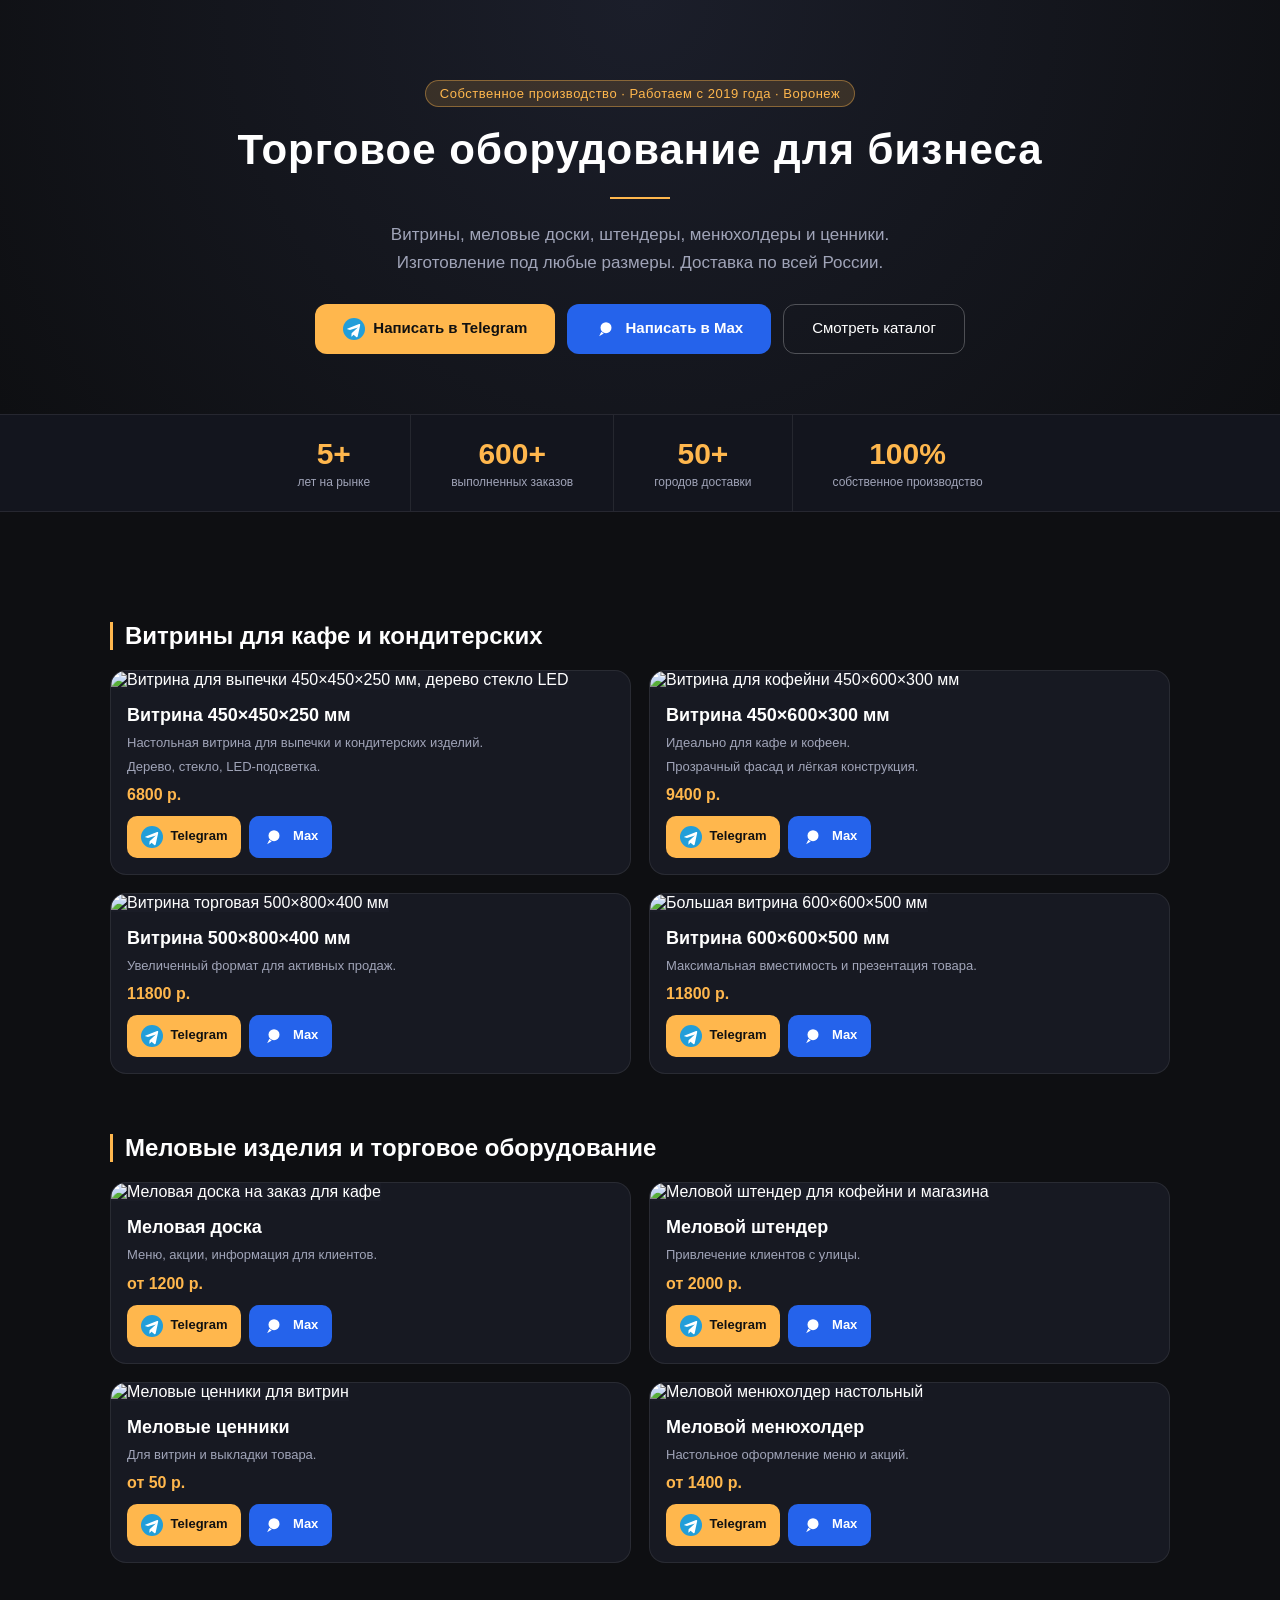
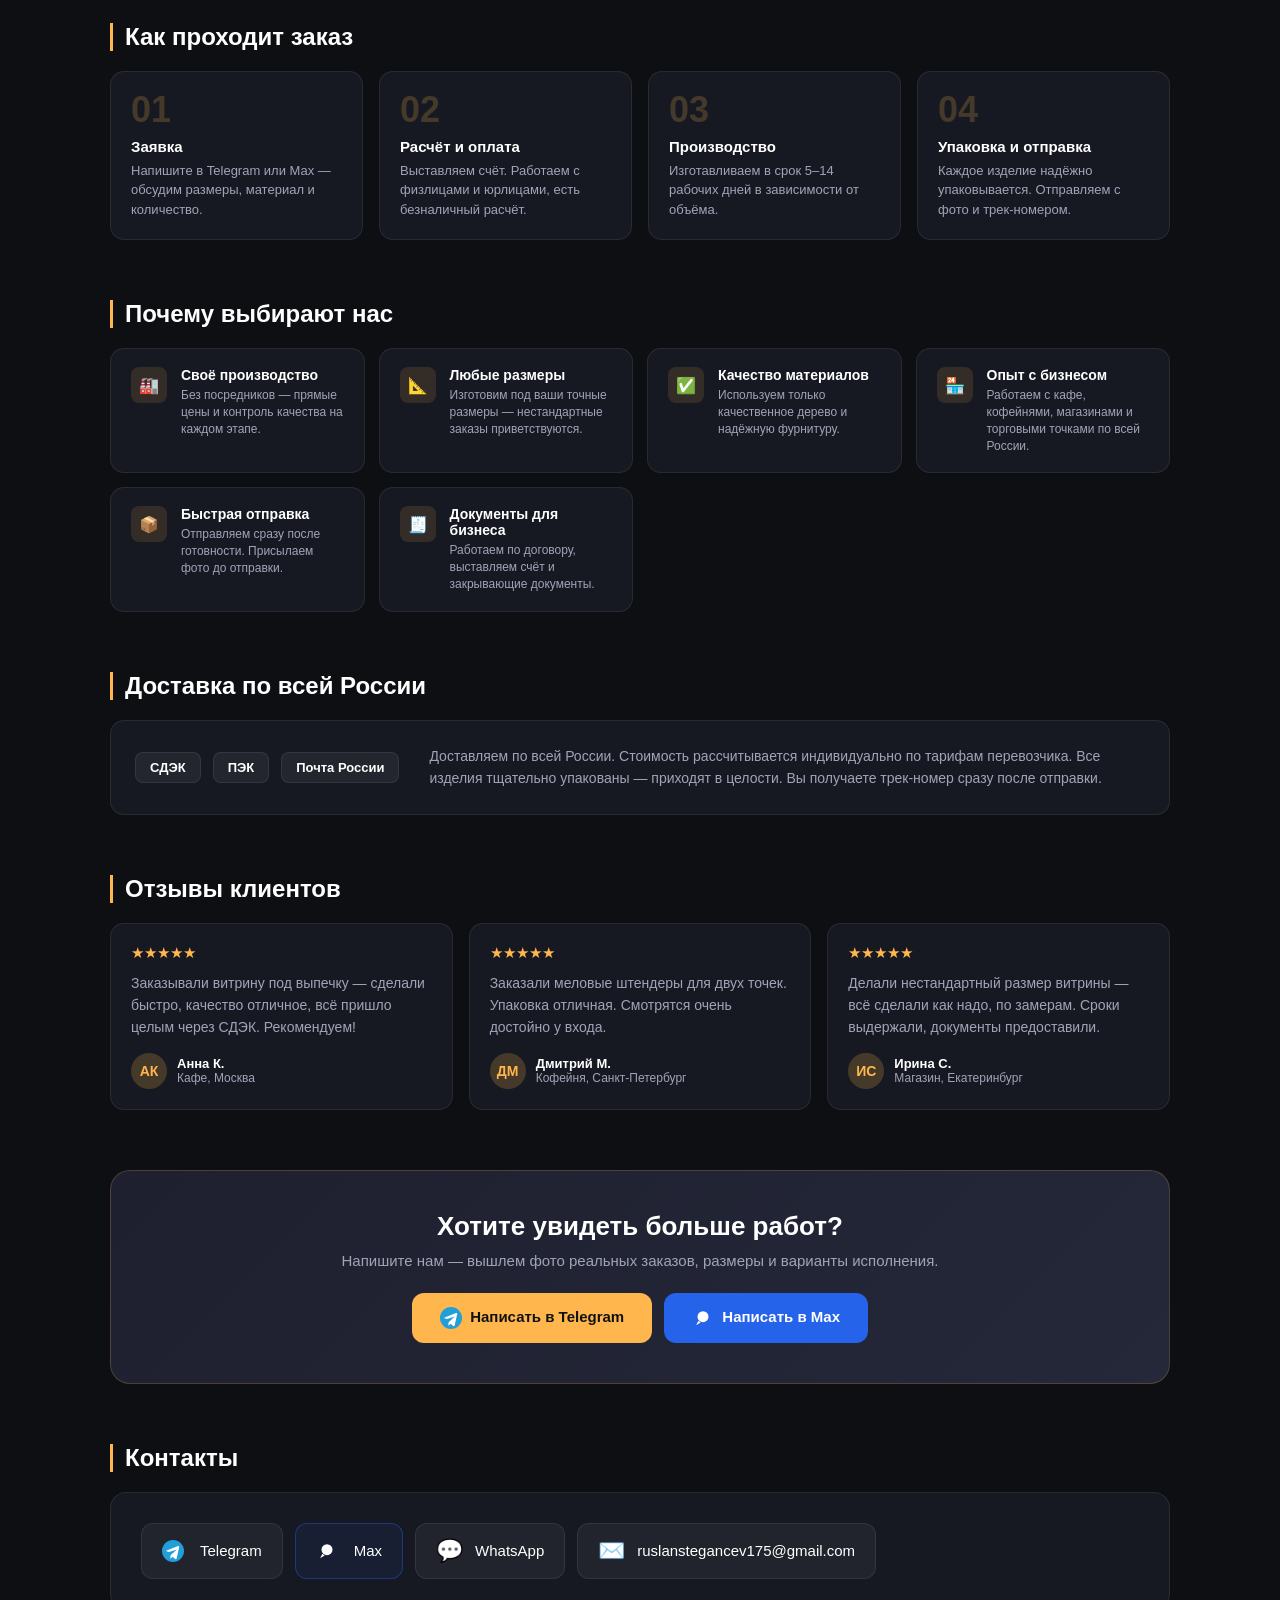
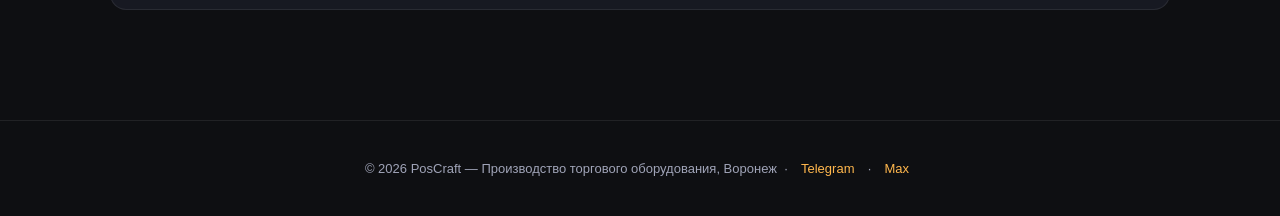
==== index.html @ 55f64995 "Update index.html" ====
<!DOCTYPE html>
<html lang="ru">
<head>
    <meta charset="UTF-8"/>
    <meta name="viewport" content="width=device-width, initial-scale=1.0"/>
    <link rel="icon" type="image/x-icon" href="favicon.ico">

    <!-- ===== SEO: ОСНОВНЫЕ МЕТА-ТЕГИ ===== -->
    <title>Торговое оборудование на заказ — витрины, меловые доски, штендеры | PosCraft, Воронеж</title>
    <meta name="description" content="Производство торгового оборудования в Воронеже. Витрины для выпечки и кондитерских, меловые доски, штендеры, менюхолдеры, ценники. Изготовление под любые размеры, доставка по всей России. Собственное производство с 2019 года. 600+ выполненных заказов."/>
    <meta name="keywords" content="витрина для выпечки, витрина для кафе, меловая доска на заказ, меловой штендер, менюхолдер, ценники меловые, торговое оборудование Воронеж, витрина деревянная, штендер для кофейни, производство торгового оборудования"/>
    <meta name="author" content="PosCraft"/>
    <meta name="robots" content="index, follow"/>
    <link rel="canonical" href="https://poscraft.ru/"/>

    <!-- ===== SEO: ГЕОЛОКАЦИЯ ===== -->
    <meta name="geo.region" content="RU-VOR"/>
    <meta name="geo.placename" content="Воронеж"/>

    <!-- ===== SEO: OPEN GRAPH (соцсети, мессенджеры) ===== -->
    <meta property="og:type" content="website"/>
    <meta property="og:url" content="https://poscraft.ru/"/>
    <meta property="og:title" content="PosCraft — Витрины и торговое оборудование на заказ"/>
    <meta property="og:description" content="Производство витрин, меловых досок, штендеров и менюхолдеров. Собственное производство в Воронеже с 2019 года. Доставка по всей России."/>
    <meta property="og:image" content="https://poscraft.ru/images/vitrina_45_60_30.png"/>
    <meta property="og:locale" content="ru_RU"/>
    <meta property="og:site_name" content="PosCraft"/>

    <!-- ===== SEO: TWITTER/X CARD ===== -->
    <meta name="twitter:card" content="summary_large_image"/>
    <meta name="twitter:title" content="PosCraft — Витрины и торговое оборудование на заказ"/>
    <meta name="twitter:description" content="Производство витрин, меловых досок, штендеров. Доставка по России."/>
    <meta name="twitter:image" content="https://poscraft.ru/images/vitrina_45_60_30.png"/>

    <!-- ===== SEO: СТРУКТУРИРОВАННЫЕ ДАННЫЕ schema.org ===== -->
    <script type="application/ld+json">
    {
      "@context": "https://schema.org",
      "@type": "LocalBusiness",
      "name": "PosCraft",
      "description": "Производство торгового оборудования: витрины, меловые доски, штендеры, менюхолдеры, ценники. Изготовление под любые размеры.",
      "url": "https://poscraft.ru",
      "telephone": "+79525514906",
      "email": "ruslanstegancev175@gmail.com",
      "foundingDate": "2019",
      "address": {
        "@type": "PostalAddress",
        "addressLocality": "Воронеж",
        "addressRegion": "Воронежская область",
        "addressCountry": "RU"
      },
      "areaServed": {
        "@type": "Country",
        "name": "Россия"
      },
      "sameAs": [
        "https://t.me/stegruslan",
        "https://max.ru/u/f9LHodD0cOJj3__WqY2e4vFNyRtDeu-g9kXnE26N12MBbp6iLhV77JUU4lA"
      ],
      "hasOfferCatalog": {
        "@type": "OfferCatalog",
        "name": "Торговое оборудование",
        "itemListElement": [
          {
            "@type": "Offer",
            "itemOffered": {
              "@type": "Product",
              "name": "Витрина для выпечки 450×450×250 мм",
              "description": "Настольная витрина для выпечки и кондитерских изделий. Дерево, стекло, LED-подсветка.",
              "image": "https://poscraft.ru/images/vitrina_45_45_25.png"
            },
            "price": "6800",
            "priceCurrency": "RUB"
          },
          {
            "@type": "Offer",
            "itemOffered": {
              "@type": "Product",
              "name": "Витрина для кафе 450×600×300 мм",
              "description": "Витрина для кафе и кофеен. Прозрачный фасад и лёгкая конструкция.",
              "image": "https://poscraft.ru/images/vitrina_45_60_30.png"
            },
            "price": "9400",
            "priceCurrency": "RUB"
          },
          {
            "@type": "Offer",
            "itemOffered": {
              "@type": "Product",
              "name": "Меловая доска на заказ",
              "description": "Меловая доска для меню, акций и информации для клиентов."
            },
            "price": "1200",
            "priceCurrency": "RUB"
          },
          {
            "@type": "Offer",
            "itemOffered": {
              "@type": "Product",
              "name": "Меловой штендер",
              "description": "Штендер меловой для привлечения клиентов с улицы."
            },
            "price": "2000",
            "priceCurrency": "RUB"
          }
        ]
      },
      "aggregateRating": {
        "@type": "AggregateRating",
        "ratingValue": "5",
        "reviewCount": "3",
        "bestRating": "5"
      }
    }
    </script>

    <style>
        :root {
            --bg: #0e0f12;
            --card: #171922;
            --muted: #a0a4b8;
            --text: #ffffff;
            --accent: #ffb74d;
            --stroke: rgba(255, 255, 255, 0.08);
        }

        * {
            box-sizing: border-box;
        }

        body {
            margin: 0;
            font-family: Arial, sans-serif;
            background: var(--bg);
            color: var(--text);
        }

        /* HERO */
        header {
            padding: 80px 20px 60px;
            text-align: center;
            background: radial-gradient(circle at top, #1b1e2a, var(--bg));
            position: relative;
        }

        .badge {
            display: inline-block;
            background: rgba(255, 183, 77, 0.15);
            border: 1px solid rgba(255, 183, 77, 0.4);
            color: var(--accent);
            font-size: 13px;
            padding: 5px 14px;
            border-radius: 20px;
            margin-bottom: 18px;
            letter-spacing: 0.5px;
        }

        header h1 {
            font-size: 42px;
            margin: 0;
            letter-spacing: 1px;
            line-height: 1.2;
        }

        header p {
            margin: 14px auto 0;
            color: var(--muted);
            font-size: 17px;
            max-width: 560px;
            line-height: 1.6;
        }

        .hero-line {
            width: 60px;
            height: 2px;
            background: var(--accent);
            margin: 22px auto;
        }

        .hero-btns {
            display: flex;
            gap: 12px;
            justify-content: center;
            flex-wrap: wrap;
            margin-top: 28px;
        }

        .btn-primary {
            display: inline-block;
            padding: 14px 28px;
            background: var(--accent);
            color: #111;
            border-radius: 12px;
            text-decoration: none;
            font-weight: bold;
            font-size: 15px;
        }

        .btn-secondary {
            display: inline-block;
            padding: 14px 28px;
            background: transparent;
            color: var(--text);
            border: 1px solid rgba(255, 255, 255, 0.25);
            border-radius: 12px;
            text-decoration: none;
            font-size: 15px;
        }

        .btn-max {
            display: inline-block;
            padding: 14px 28px;
            background: #2563EB;
            color: #fff;
            border-radius: 12px;
            text-decoration: none;
            font-weight: bold;
            font-size: 15px;
        }

        .btn-primary:hover { opacity: 0.9; }
        .btn-secondary:hover { border-color: rgba(255, 255, 255, 0.5); }
        .btn-max:hover { opacity: 0.9; }

        /* STATS */
        .stats-bar {
            display: flex;
            justify-content: center;
            flex-wrap: wrap;
            gap: 0;
            background: #13151e;
            border-top: 1px solid var(--stroke);
            border-bottom: 1px solid var(--stroke);
        }

        .stat-item {
            padding: 22px 40px;
            text-align: center;
            border-right: 1px solid var(--stroke);
        }

        .stat-item:last-child { border-right: none; }

        .stat-num {
            font-size: 30px;
            font-weight: bold;
            color: var(--accent);
        }

        .stat-label {
            font-size: 12px;
            color: var(--muted);
            margin-top: 4px;
        }

        /* CONTAINER */
        .container {
            max-width: 1100px;
            margin: auto;
            padding: 50px 20px;
        }

        h2 {
            margin-top: 60px;
            font-size: 24px;
            border-left: 3px solid var(--accent);
            padding-left: 12px;
        }

        /* CARDS */
        .grid {
            display: grid;
            grid-template-columns: repeat(2, 1fr);
            gap: 18px;
            margin-top: 20px;
        }

        .card {
            background: var(--card);
            border: 1px solid var(--stroke);
            border-radius: 16px;
            overflow: hidden;
            transition: 0.25s;
        }

        .card:hover {
            transform: translateY(-6px);
            border-color: rgba(255, 183, 77, 0.4);
        }

        .card img {
            width: 100%;
            aspect-ratio: 4/3;
            object-fit: contain;
            background: #1a1c26;
        }

        @media (max-width: 600px) {
            .grid { grid-template-columns: 1fr; }
            header h1 { font-size: 28px; }
        }

        .card-content { padding: 16px; }

        .card-content h3 {
            margin: 0 0 8px 0;
            font-size: 18px;
        }

        .card-content p {
            margin: 6px 0;
            font-size: 13px;
            color: var(--muted);
            line-height: 1.4;
        }

        .price {
            margin-top: 10px;
            font-weight: bold;
            color: var(--accent);
        }

        .card-btns {
            display: flex;
            gap: 8px;
            flex-wrap: wrap;
            margin-top: 12px;
        }

        .btn {
            display: inline-block;
            padding: 10px 14px;
            background: var(--accent);
            color: #111;
            border-radius: 10px;
            text-decoration: none;
            font-weight: bold;
            font-size: 13px;
        }

        .btn-card-max {
            display: inline-block;
            padding: 10px 14px;
            background: #2563EB;
            color: #fff;
            border-radius: 10px;
            text-decoration: none;
            font-weight: bold;
            font-size: 13px;
        }

        .btn:hover { opacity: 0.9; }
        .btn-card-max:hover { opacity: 0.9; }

        /* PROCESS */
        .process-grid {
            display: grid;
            grid-template-columns: repeat(auto-fit, minmax(200px, 1fr));
            gap: 16px;
            margin-top: 20px;
        }

        .process-step {
            background: var(--card);
            border: 1px solid var(--stroke);
            border-radius: 14px;
            padding: 20px;
        }

        .step-num {
            font-size: 36px;
            font-weight: bold;
            color: rgba(255, 183, 77, 0.2);
            line-height: 1;
            margin-bottom: 10px;
        }

        .process-step h4 { margin: 0 0 6px; font-size: 15px; }
        .process-step p { margin: 0; font-size: 13px; color: var(--muted); line-height: 1.5; }

        /* WHY */
        .why-grid {
            display: grid;
            grid-template-columns: repeat(auto-fit, minmax(220px, 1fr));
            gap: 14px;
            margin-top: 20px;
        }

        .why-item {
            background: var(--card);
            border: 1px solid var(--stroke);
            border-radius: 14px;
            padding: 18px 20px;
            display: flex;
            gap: 14px;
            align-items: flex-start;
        }

        .why-icon {
            width: 36px;
            height: 36px;
            background: rgba(255, 183, 77, 0.12);
            border-radius: 8px;
            display: flex;
            align-items: center;
            justify-content: center;
            font-size: 16px;
            flex-shrink: 0;
        }

        .why-item h4 { margin: 0 0 4px; font-size: 14px; }
        .why-item p { margin: 0; font-size: 12px; color: var(--muted); line-height: 1.4; }

        /* REVIEWS */
        .review-grid {
            display: grid;
            grid-template-columns: repeat(auto-fit, minmax(260px, 1fr));
            gap: 16px;
            margin-top: 20px;
        }

        .review-card {
            background: var(--card);
            border: 1px solid var(--stroke);
            border-radius: 14px;
            padding: 20px;
        }

        .review-stars { color: var(--accent); font-size: 15px; margin-bottom: 10px; }
        .review-text { font-size: 14px; color: var(--muted); line-height: 1.6; margin-bottom: 14px; }

        .reviewer { display: flex; align-items: center; gap: 10px; }

        .reviewer-avatar {
            width: 36px;
            height: 36px;
            border-radius: 50%;
            background: rgba(255, 183, 77, 0.2);
            display: flex;
            align-items: center;
            justify-content: center;
            font-size: 14px;
            font-weight: bold;
            color: var(--accent);
        }

        .reviewer-name { font-size: 13px; font-weight: bold; }
        .reviewer-meta { font-size: 12px; color: var(--muted); }

        /* DELIVERY */
        .delivery-block {
            background: var(--card);
            border: 1px solid var(--stroke);
            border-radius: 14px;
            padding: 24px;
            margin-top: 20px;
            display: flex;
            gap: 30px;
            flex-wrap: wrap;
            align-items: center;
        }

        .delivery-logos { display: flex; gap: 12px; flex-wrap: wrap; align-items: center; }

        .delivery-logo {
            background: rgba(255, 255, 255, 0.06);
            border: 1px solid var(--stroke);
            border-radius: 8px;
            padding: 7px 14px;
            font-size: 13px;
            font-weight: bold;
        }

        .delivery-text { color: var(--muted); font-size: 14px; line-height: 1.6; flex: 1; min-width: 200px; }

        /* CONTACTS */
        .contacts-grid {
            background: #171922;
            border: 1px solid rgba(255,255,255,0.08);
            border-radius: 16px;
            padding: 30px;
            display: flex;
            flex-wrap: wrap;
            gap: 12px;
        }

        .contact-link {
            display: flex;
            align-items: center;
            gap: 12px;
            background: rgba(255,255,255,0.05);
            border: 1px solid rgba(255,255,255,0.08);
            border-radius: 12px;
            padding: 14px 20px;
            text-decoration: none;
            color: #fff;
            font-size: 15px;
            transition: 0.2s;
        }

        .contact-link:hover {
            background: rgba(255,255,255,0.09);
            border-color: rgba(255,255,255,0.2);
        }

        .contact-link.max-link {
            border-color: rgba(37, 99, 235, 0.4);
            background: rgba(37, 99, 235, 0.08);
        }

        .contact-link.max-link:hover {
            background: rgba(37, 99, 235, 0.15);
        }

        footer {
            text-align: center;
            padding: 40px;
            color: var(--muted);
            font-size: 13px;
            border-top: 1px solid var(--stroke);
            margin-top: 60px;
        }

        footer a { color: var(--accent); text-decoration: none; margin: 0 6px; }

        /* MESSENGER ICONS */
        .msg-icon {
            width: 22px;
            height: 22px;
            flex-shrink: 0;
            display: inline-block;
            vertical-align: middle;
        }
    </style>

    <!-- SVG-символы мессенджеров (скрытые, используются через <use>) -->
        <svg style="display:none" xmlns="http://www.w3.org/2000/svg">
        <defs>
            <linearGradient id="maxGrad" x1="0" y1="0" x2="1" y2="1">
                <stop offset="0%" stop-color="#A855F7"/>
                <stop offset="100%" stop-color="#3B82F6"/>
            </linearGradient>
        </defs>
        <symbol id="icon-telegram" viewBox="0 0 24 24">
            <rect width="24" height="24" rx="12" fill="#229ED9"/>
            <path fill="white" d="M5.2 11.4 17.5 6.6c.8-.3 1.5.1 1.2 1.2l-2.7 12.4c-.2.8-.7 1-1.2.7l-3.3-2.5-1.6 1.5c-.2.2-.4.2-.8.2l.3-3.5 6.5-5.9c.3-.3 0-.4-.4-.1L7.6 13.1 5.1 12.4c-.8-.3-.8-.8.1-1z"/>
        </symbol>
        <symbol id="icon-max" viewBox="0 0 24 24">
            <rect width="24" height="24" rx="6" fill="url(#maxGrad)"/>
            <circle cx="12" cy="10.5" r="6" fill="white"/>
            <polygon points="7,15 4.5,20 9.5,17" fill="white"/>
            <circle cx="12" cy="10.5" r="3.2" fill="url(#maxGrad)"/>
        </symbol>
    </svg>
</head>
<body>

<header>
    <div class="badge">Собственное производство · Работаем с 2019 года · Воронеж</div>
    <h1>Торговое оборудование для бизнеса</h1>
    <div class="hero-line"></div>
    <p>Витрины, меловые доски, штендеры, менюхолдеры и ценники. Изготовление под любые размеры. Доставка по всей России.</p>
    <div class="hero-btns">
        <a class="btn-primary" href="https://t.me/stegruslan" aria-label="Написать в Telegram"><svg class="msg-icon" style="color:#fff;display:inline-block;vertical-align:middle;margin-right:4px"><use href="#icon-telegram"/></svg> Написать в Telegram</a>
        <a class="btn-max" href="https://max.ru/u/f9LHodD0cOJj3__WqY2e4vFNyRtDeu-g9kXnE26N12MBbp6iLhV77JUU4lA" aria-label="Написать в Max"><svg class="msg-icon" style="display:inline-block;vertical-align:middle;margin-right:4px"><use href="#icon-max"/></svg> Написать в Max</a>
        <a class="btn-secondary" href="#catalog">Смотреть каталог</a>
    </div>
</header>

<!-- STATS -->
<div class="stats-bar">
    <div class="stat-item">
        <div class="stat-num">5+</div>
        <div class="stat-label">лет на рынке</div>
    </div>
    <div class="stat-item">
        <div class="stat-num">600+</div>
        <div class="stat-label">выполненных заказов</div>
    </div>
    <div class="stat-item">
        <div class="stat-num">50+</div>
        <div class="stat-label">городов доставки</div>
    </div>
    <div class="stat-item">
        <div class="stat-num">100%</div>
        <div class="stat-label">собственное производство</div>
    </div>
</div>

<div class="container">

    <!-- CATALOG -->
    <h2 id="catalog">Витрины для кафе и кондитерских</h2>
    <div class="grid">

        <div class="card">
            <img src="images/vitrina_45_45_25.png" alt="Витрина для выпечки 450×450×250 мм, дерево стекло LED">
            <div class="card-content">
                <h3>Витрина 450×450×250 мм</h3>
                <p>Настольная витрина для выпечки и кондитерских изделий.</p>
                <p>Дерево, стекло, LED-подсветка.</p>
                <div class="price">6800 р.</div>
                <div class="card-btns">
                    <a class="btn" href="https://t.me/stegruslan"><svg class="msg-icon" style="color:#fff;display:inline-block;vertical-align:middle;margin-right:4px"><use href="#icon-telegram"/></svg> Telegram</a>
                    <a class="btn-card-max" href="https://max.ru/u/f9LHodD0cOJj3__WqY2e4vFNyRtDeu-g9kXnE26N12MBbp6iLhV77JUU4lA"><svg class="msg-icon" style="display:inline-block;vertical-align:middle;margin-right:4px"><use href="#icon-max"/></svg> Max</a>
                </div>
            </div>
        </div>

        <div class="card">
            <img src="images/vitrina_45_60_30.png" alt="Витрина для кофейни 450×600×300 мм">
            <div class="card-content">
                <h3>Витрина 450×600×300 мм</h3>
                <p>Идеально для кафе и кофеен.</p>
                <p>Прозрачный фасад и лёгкая конструкция.</p>
                <div class="price">9400 р.</div>
                <div class="card-btns">
                    <a class="btn" href="https://t.me/stegruslan"><svg class="msg-icon" style="color:#fff;display:inline-block;vertical-align:middle;margin-right:4px"><use href="#icon-telegram"/></svg> Telegram</a>
                    <a class="btn-card-max" href="https://max.ru/u/f9LHodD0cOJj3__WqY2e4vFNyRtDeu-g9kXnE26N12MBbp6iLhV77JUU4lA"><svg class="msg-icon" style="display:inline-block;vertical-align:middle;margin-right:4px"><use href="#icon-max"/></svg> Max</a>
                </div>
            </div>
        </div>

        <div class="card">
            <img src="images/vitrina_50_80_40.png" alt="Витрина торговая 500×800×400 мм">
            <div class="card-content">
                <h3>Витрина 500×800×400 мм</h3>
                <p>Увеличенный формат для активных продаж.</p>
                <div class="price">11800 р.</div>
                <div class="card-btns">
                    <a class="btn" href="https://t.me/stegruslan"><svg class="msg-icon" style="color:#fff;display:inline-block;vertical-align:middle;margin-right:4px"><use href="#icon-telegram"/></svg> Telegram</a>
                    <a class="btn-card-max" href="https://max.ru/u/f9LHodD0cOJj3__WqY2e4vFNyRtDeu-g9kXnE26N12MBbp6iLhV77JUU4lA"><svg class="msg-icon" style="display:inline-block;vertical-align:middle;margin-right:4px"><use href="#icon-max"/></svg> Max</a>
                </div>
            </div>
        </div>

        <div class="card">
            <img src="images/vitrina_60_60_50.png" alt="Большая витрина 600×600×500 мм">
            <div class="card-content">
                <h3>Витрина 600×600×500 мм</h3>
                <p>Максимальная вместимость и презентация товара.</p>
                <div class="price">11800 р.</div>
                <div class="card-btns">
                    <a class="btn" href="https://t.me/stegruslan"><svg class="msg-icon" style="color:#fff;display:inline-block;vertical-align:middle;margin-right:4px"><use href="#icon-telegram"/></svg> Telegram</a>
                    <a class="btn-card-max" href="https://max.ru/u/f9LHodD0cOJj3__WqY2e4vFNyRtDeu-g9kXnE26N12MBbp6iLhV77JUU4lA"><svg class="msg-icon" style="display:inline-block;vertical-align:middle;margin-right:4px"><use href="#icon-max"/></svg> Max</a>
                </div>
            </div>
        </div>

    </div>

    <h2>Меловые изделия и торговое оборудование</h2>
    <div class="grid">

        <div class="card">
            <img src="images/melovaya_doska.png" alt="Меловая доска на заказ для кафе">
            <div class="card-content">
                <h3>Меловая доска</h3>
                <p>Меню, акции, информация для клиентов.</p>
                <div class="price">от 1200 р.</div>
                <div class="card-btns">
                    <a class="btn" href="https://t.me/stegruslan"><svg class="msg-icon" style="color:#fff;display:inline-block;vertical-align:middle;margin-right:4px"><use href="#icon-telegram"/></svg> Telegram</a>
                    <a class="btn-card-max" href="https://max.ru/u/f9LHodD0cOJj3__WqY2e4vFNyRtDeu-g9kXnE26N12MBbp6iLhV77JUU4lA"><svg class="msg-icon" style="display:inline-block;vertical-align:middle;margin-right:4px"><use href="#icon-max"/></svg> Max</a>
                </div>
            </div>
        </div>

        <div class="card">
            <img src="images/melovoy_schender.png" alt="Меловой штендер для кофейни и магазина">
            <div class="card-content">
                <h3>Меловой штендер</h3>
                <p>Привлечение клиентов с улицы.</p>
                <div class="price">от 2000 р.</div>
                <div class="card-btns">
                    <a class="btn" href="https://t.me/stegruslan"><svg class="msg-icon" style="color:#fff;display:inline-block;vertical-align:middle;margin-right:4px"><use href="#icon-telegram"/></svg> Telegram</a>
                    <a class="btn-card-max" href="https://max.ru/u/f9LHodD0cOJj3__WqY2e4vFNyRtDeu-g9kXnE26N12MBbp6iLhV77JUU4lA"><svg class="msg-icon" style="display:inline-block;vertical-align:middle;margin-right:4px"><use href="#icon-max"/></svg> Max</a>
                </div>
            </div>
        </div>

        <div class="card">
            <img src="images/melovy_chenniki.png" alt="Меловые ценники для витрин">
            <div class="card-content">
                <h3>Меловые ценники</h3>
                <p>Для витрин и выкладки товара.</p>
                <div class="price">от 50 р.</div>
                <div class="card-btns">
                    <a class="btn" href="https://t.me/stegruslan"><svg class="msg-icon" style="color:#fff;display:inline-block;vertical-align:middle;margin-right:4px"><use href="#icon-telegram"/></svg> Telegram</a>
                    <a class="btn-card-max" href="https://max.ru/u/f9LHodD0cOJj3__WqY2e4vFNyRtDeu-g9kXnE26N12MBbp6iLhV77JUU4lA"><svg class="msg-icon" style="display:inline-block;vertical-align:middle;margin-right:4px"><use href="#icon-max"/></svg> Max</a>
                </div>
            </div>
        </div>

        <div class="card">
            <img src="images/menuholder.png" alt="Меловой менюхолдер настольный">
            <div class="card-content">
                <h3>Меловой менюхолдер</h3>
                <p>Настольное оформление меню и акций.</p>
                <div class="price">от 1400 р.</div>
                <div class="card-btns">
                    <a class="btn" href="https://t.me/stegruslan"><svg class="msg-icon" style="color:#fff;display:inline-block;vertical-align:middle;margin-right:4px"><use href="#icon-telegram"/></svg> Telegram</a>
                    <a class="btn-card-max" href="https://max.ru/u/f9LHodD0cOJj3__WqY2e4vFNyRtDeu-g9kXnE26N12MBbp6iLhV77JUU4lA"><svg class="msg-icon" style="display:inline-block;vertical-align:middle;margin-right:4px"><use href="#icon-max"/></svg> Max</a>
                </div>
            </div>
        </div>

    </div>

    <!-- PROCESS -->
    <h2>Как проходит заказ</h2>
    <div class="process-grid">
        <div class="process-step">
            <div class="step-num">01</div>
            <h4>Заявка</h4>
            <p>Напишите в Telegram или Max — обсудим размеры, материал и количество.</p>
        </div>
        <div class="process-step">
            <div class="step-num">02</div>
            <h4>Расчёт и оплата</h4>
            <p>Выставляем счёт. Работаем с физлицами и юрлицами, есть безналичный расчёт.</p>
        </div>
        <div class="process-step">
            <div class="step-num">03</div>
            <h4>Производство</h4>
            <p>Изготавливаем в срок 5–14 рабочих дней в зависимости от объёма.</p>
        </div>
        <div class="process-step">
            <div class="step-num">04</div>
            <h4>Упаковка и отправка</h4>
            <p>Каждое изделие надёжно упаковывается. Отправляем с фото и трек-номером.</p>
        </div>
    </div>

    <!-- WHY -->
    <h2>Почему выбирают нас</h2>
    <div class="why-grid">
        <div class="why-item">
            <div class="why-icon">🏭</div>
            <div>
                <h4>Своё производство</h4>
                <p>Без посредников — прямые цены и контроль качества на каждом этапе.</p>
            </div>
        </div>
        <div class="why-item">
            <div class="why-icon">📐</div>
            <div>
                <h4>Любые размеры</h4>
                <p>Изготовим под ваши точные размеры — нестандартные заказы приветствуются.</p>
            </div>
        </div>
        <div class="why-item">
            <div class="why-icon">✅</div>
            <div>
                <h4>Качество материалов</h4>
                <p>Используем только качественное дерево и надёжную фурнитуру.</p>
            </div>
        </div>
        <div class="why-item">
            <div class="why-icon">🏪</div>
            <div>
                <h4>Опыт с бизнесом</h4>
                <p>Работаем с кафе, кофейнями, магазинами и торговыми точками по всей России.</p>
            </div>
        </div>
        <div class="why-item">
            <div class="why-icon">📦</div>
            <div>
                <h4>Быстрая отправка</h4>
                <p>Отправляем сразу после готовности. Присылаем фото до отправки.</p>
            </div>
        </div>
        <div class="why-item">
            <div class="why-icon">🧾</div>
            <div>
                <h4>Документы для бизнеса</h4>
                <p>Работаем по договору, выставляем счёт и закрывающие документы.</p>
            </div>
        </div>
    </div>

    <!-- DELIVERY -->
    <h2>Доставка по всей России</h2>
    <div class="delivery-block">
        <div class="delivery-logos">
            <div class="delivery-logo">СДЭК</div>
            <div class="delivery-logo">ПЭК</div>
            <div class="delivery-logo">Почта России</div>
        </div>
        <div class="delivery-text">
            Доставляем по всей России. Стоимость рассчитывается индивидуально по тарифам перевозчика. Все изделия
            тщательно упакованы — приходят в целости. Вы получаете трек-номер сразу после отправки.
        </div>
    </div>

    <!-- REVIEWS -->
    <h2>Отзывы клиентов</h2>
    <div class="review-grid">

        <div class="review-card" itemscope itemtype="https://schema.org/Review">
            <div class="review-stars" itemprop="reviewRating" itemscope itemtype="https://schema.org/Rating">
                <meta itemprop="ratingValue" content="5"/>★★★★★
            </div>
            <div class="review-text" itemprop="reviewBody">Заказывали витрину под выпечку — сделали быстро, качество отличное, всё пришло
                целым через СДЭК. Рекомендуем!
            </div>
            <div class="reviewer">
                <div class="reviewer-avatar">АК</div>
                <div>
                    <div class="reviewer-name" itemprop="author">Анна К.</div>
                    <div class="reviewer-meta">Кафе, Москва</div>
                </div>
            </div>
        </div>

        <div class="review-card" itemscope itemtype="https://schema.org/Review">
            <div class="review-stars" itemprop="reviewRating" itemscope itemtype="https://schema.org/Rating">
                <meta itemprop="ratingValue" content="5"/>★★★★★
            </div>
            <div class="review-text" itemprop="reviewBody">Заказали меловые штендеры для двух точек. Упаковка отличная. Смотрятся очень
                достойно у входа.
            </div>
            <div class="reviewer">
                <div class="reviewer-avatar">ДМ</div>
                <div>
                    <div class="reviewer-name" itemprop="author">Дмитрий М.</div>
                    <div class="reviewer-meta">Кофейня, Санкт-Петербург</div>
                </div>
            </div>
        </div>

        <div class="review-card" itemscope itemtype="https://schema.org/Review">
            <div class="review-stars" itemprop="reviewRating" itemscope itemtype="https://schema.org/Rating">
                <meta itemprop="ratingValue" content="5"/>★★★★★
            </div>
            <div class="review-text" itemprop="reviewBody">Делали нестандартный размер витрины — всё сделали как надо, по замерам. Сроки
                выдержали, документы предоставили.
            </div>
            <div class="reviewer">
                <div class="reviewer-avatar">ИС</div>
                <div>
                    <div class="reviewer-name" itemprop="author">Ирина С.</div>
                    <div class="reviewer-meta">Магазин, Екатеринбург</div>
                </div>
            </div>
        </div>

    </div>

    <!-- ПОРТФОЛИО CTA -->
    <div style="background: linear-gradient(135deg, #1e2030, #252838); border: 1px solid rgba(255,183,77,0.2); border-radius: 20px; padding: 40px; text-align: center; margin-top: 60px;">
        <h2 style="border: none; padding: 0; margin: 0 0 10px; font-size: 26px;">Хотите увидеть больше работ?</h2>
        <p style="color: #a0a4b8; font-size: 15px; margin: 0 0 24px;">Напишите нам — вышлем фото реальных заказов, размеры и варианты исполнения.</p>
        <div style="display: flex; gap: 12px; justify-content: center; flex-wrap: wrap;">
            <a href="https://t.me/stegruslan"
               style="display: inline-block; padding: 14px 28px; background: #ffb74d; color: #111; border-radius: 12px; text-decoration: none; font-weight: bold; font-size: 15px;"><svg class="msg-icon" style="color:#fff;display:inline-block;vertical-align:middle;margin-right:4px"><use href="#icon-telegram"/></svg> Написать в Telegram</a>
            <a href="https://max.ru/u/f9LHodD0cOJj3__WqY2e4vFNyRtDeu-g9kXnE26N12MBbp6iLhV77JUU4lA"
               style="display: inline-block; padding: 14px 28px; background: #2563EB; color: #fff; border-radius: 12px; text-decoration: none; font-weight: bold; font-size: 15px;"><svg class="msg-icon" style="display:inline-block;vertical-align:middle;margin-right:4px"><use href="#icon-max"/></svg> Написать в Max</a>
        </div>
    </div>

    <!-- КОНТАКТЫ -->
    <h2>Контакты</h2>
    <div class="contacts-grid">
        <a href="https://t.me/stegruslan" class="contact-link">
            <svg class="msg-icon" style="color:#fff;display:inline-block;vertical-align:middle;margin-right:4px"><use href="#icon-telegram"/></svg> Telegram
        </a>
        <a href="https://max.ru/u/f9LHodD0cOJj3__WqY2e4vFNyRtDeu-g9kXnE26N12MBbp6iLhV77JUU4lA" class="contact-link max-link">
            <svg class="msg-icon" style="display:inline-block;vertical-align:middle;margin-right:4px"><use href="#icon-max"/></svg> Max
        </a>
        <a href="https://wa.me/79525514906" class="contact-link">
            <span style="font-size: 22px;">💬</span> WhatsApp
        </a>
        <a href="mailto:ruslanstegancev175@gmail.com" class="contact-link">
            <span style="font-size: 22px;">✉️</span> ruslanstegancev175@gmail.com
        </a>
    </div>

</div>

<footer>
    © 2026 PosCraft — Производство торгового оборудования, Воронеж &nbsp;·&nbsp;
    <a href="https://t.me/stegruslan">Telegram</a> &nbsp;·&nbsp;
    <a href="https://max.ru/u/f9LHodD0cOJj3__WqY2e4vFNyRtDeu-g9kXnE26N12MBbp6iLhV77JUU4lA">Max</a>
</footer>

</body>
</html>
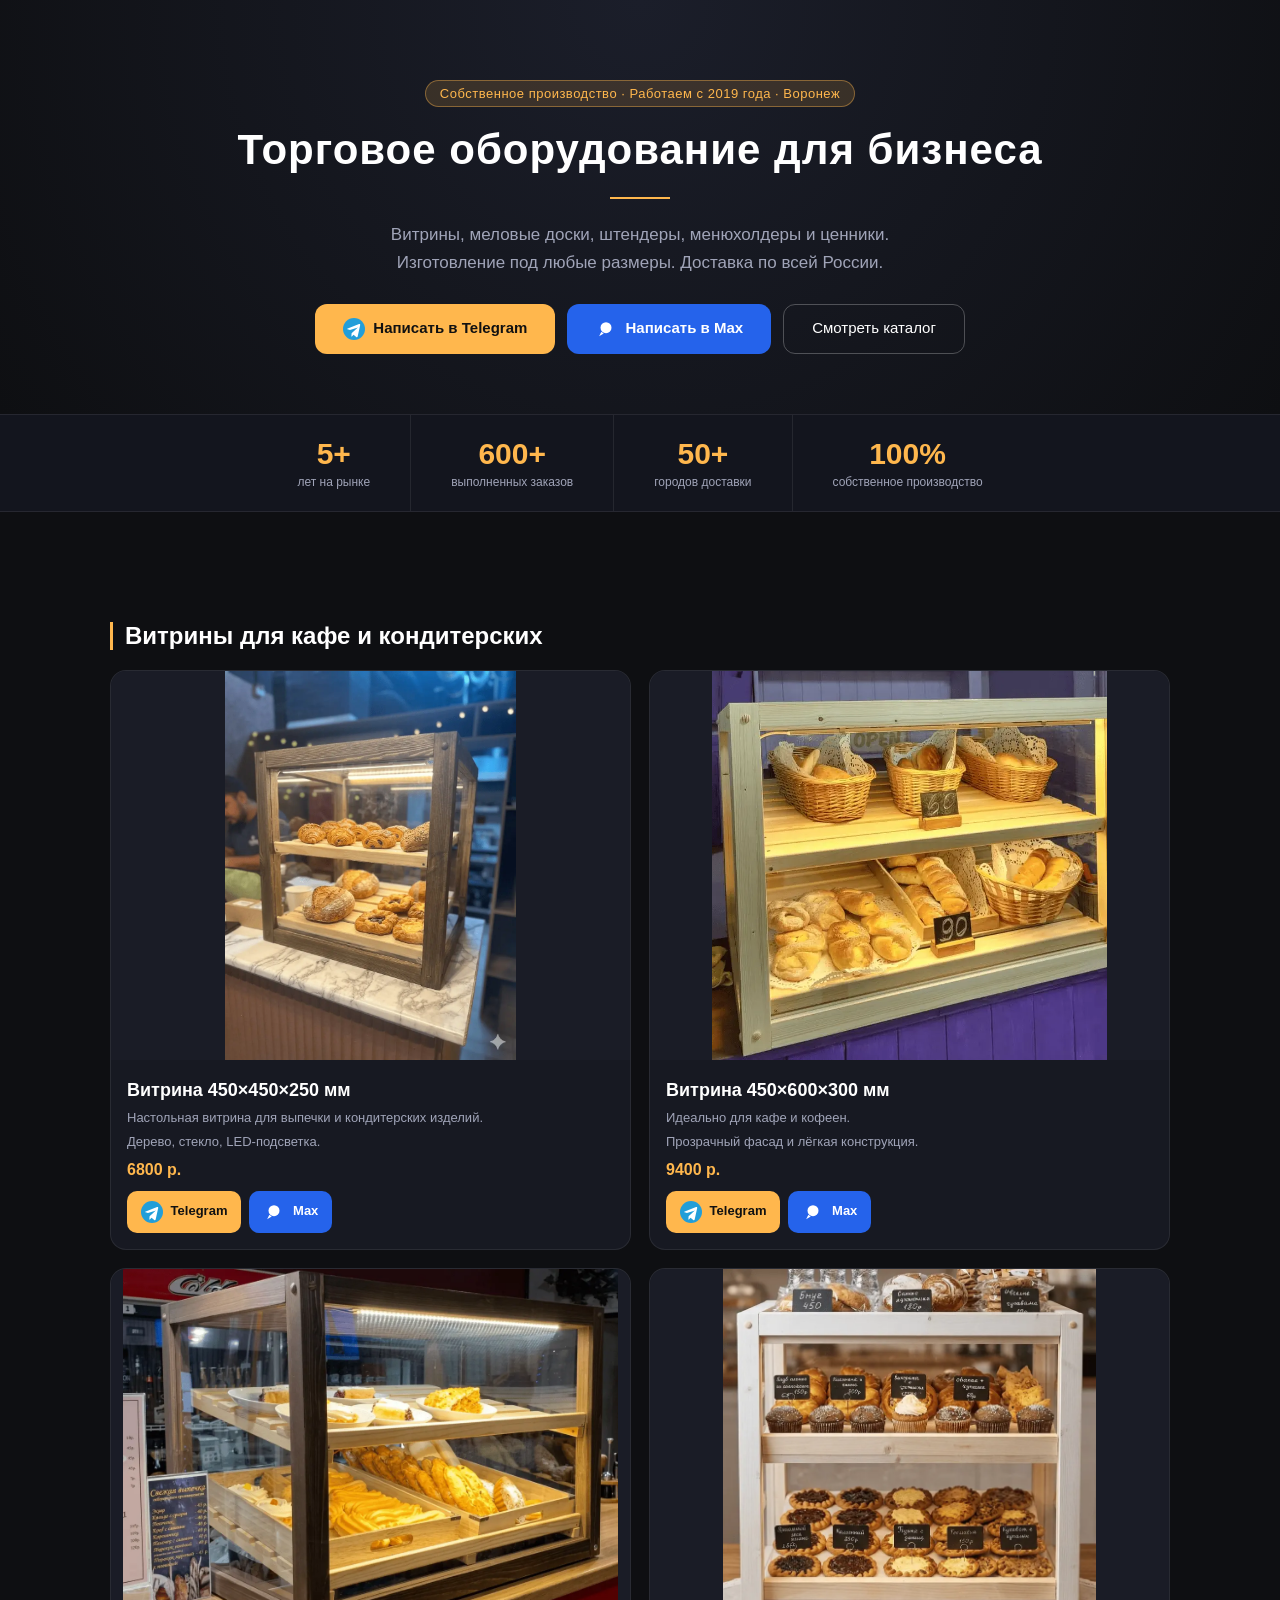
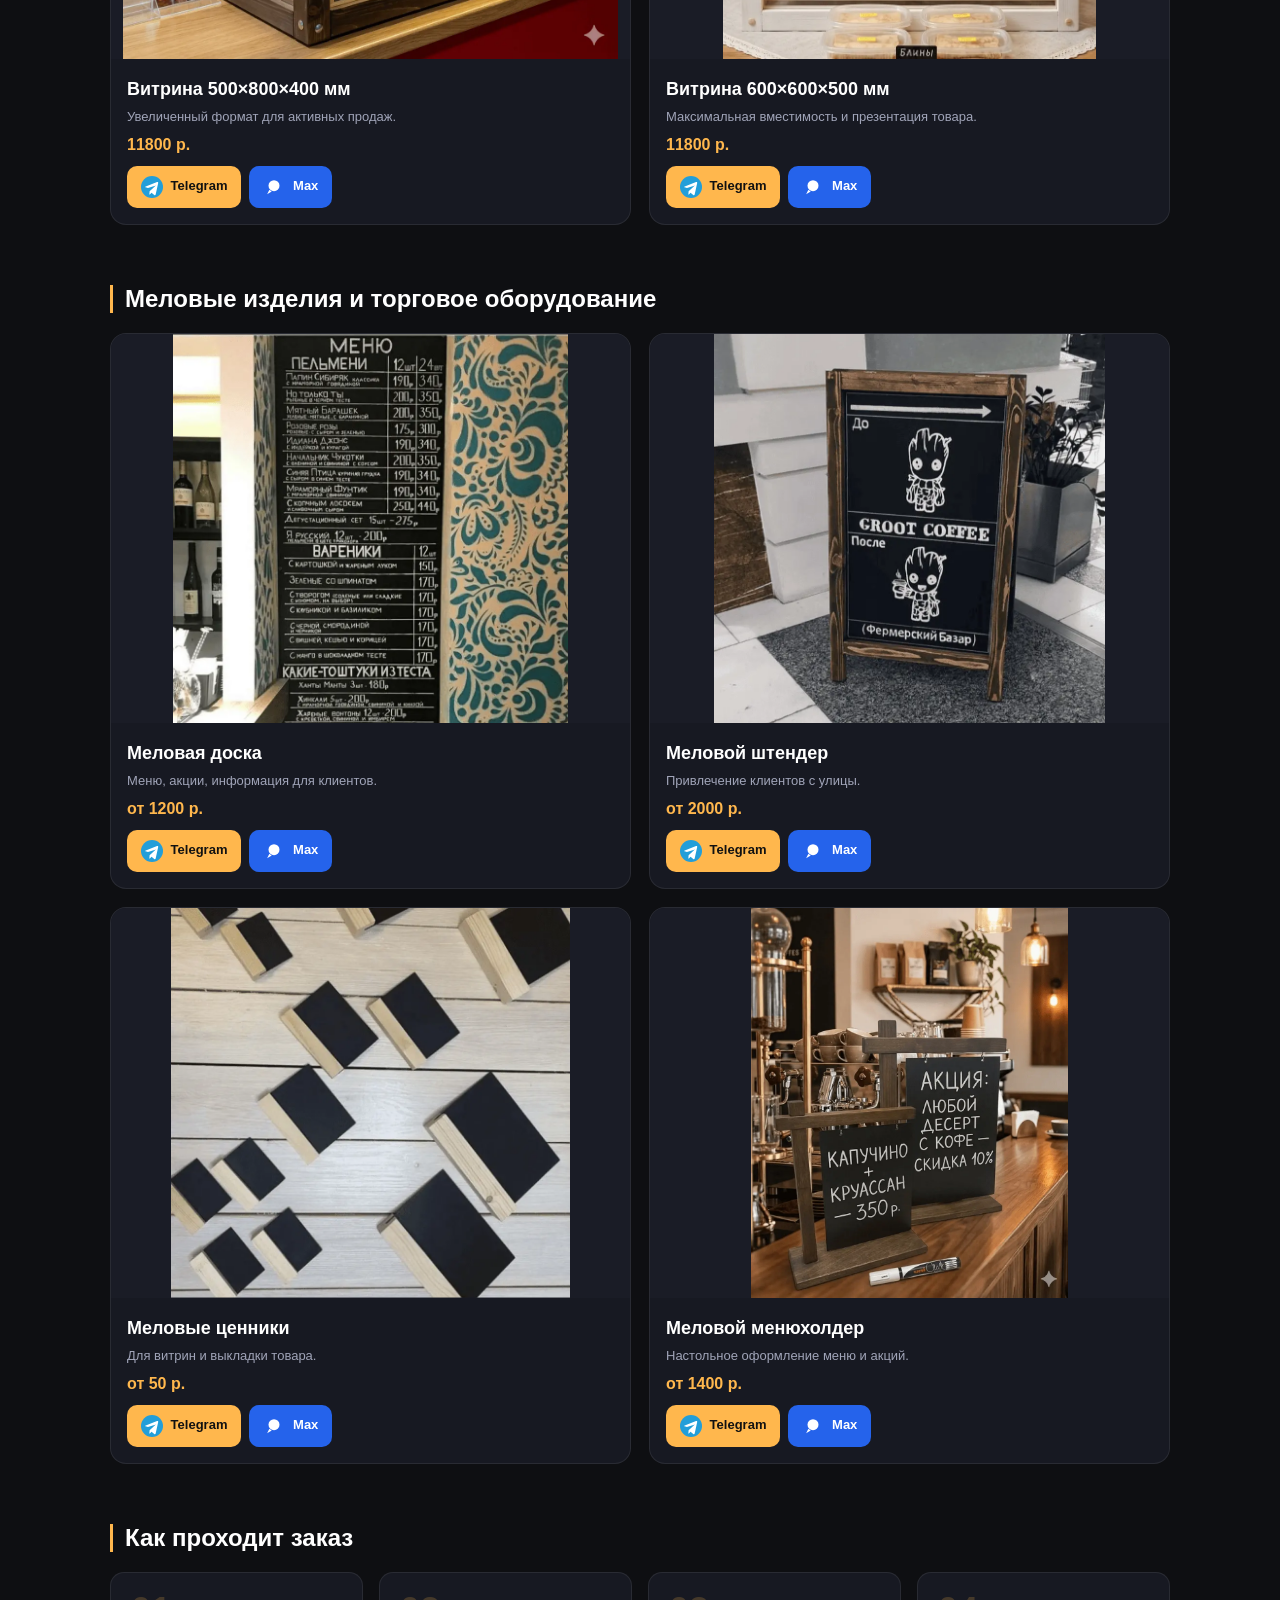
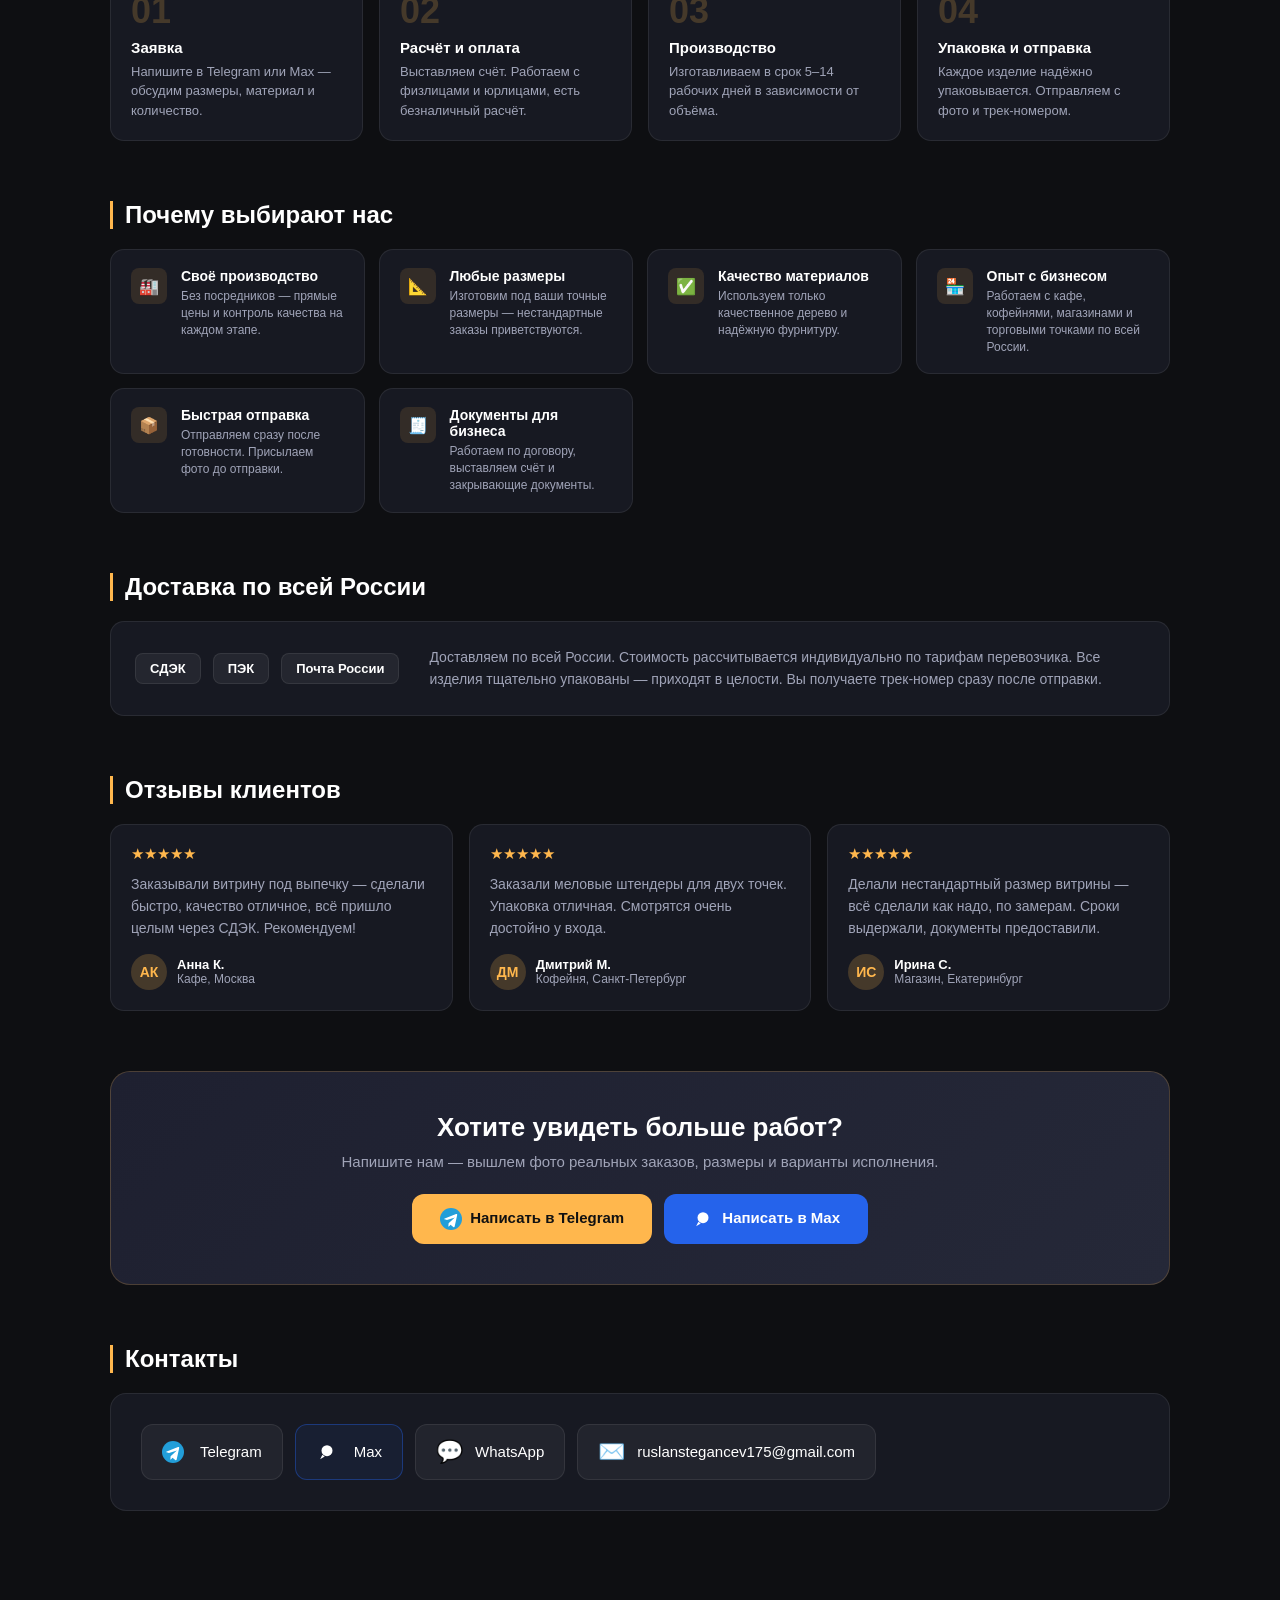
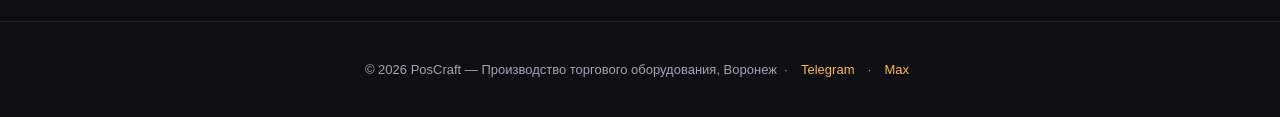
==== commit 524ce9cd: "Update index.html" ====
--- a/index.html
+++ b/index.html
@@ -22,7 +22,7 @@
     <meta property="og:url" content="https://poscraft.ru/"/>
     <meta property="og:title" content="PosCraft — Витрины и торговое оборудование на заказ"/>
     <meta property="og:description" content="Производство витрин, меловых досок, штендеров и менюхолдеров. Собственное производство в Воронеже с 2019 года. Доставка по всей России."/>
-    <meta property="og:image" content="https://poscraft.ru/images/vitrina_45_60_30.png"/>
+    <meta property="og:image" content="https://poscraft.ru/images/vitrina_45_60_30.webp"/>
     <meta property="og:locale" content="ru_RU"/>
     <meta property="og:site_name" content="PosCraft"/>
 
@@ -30,7 +30,7 @@
     <meta name="twitter:card" content="summary_large_image"/>
     <meta name="twitter:title" content="PosCraft — Витрины и торговое оборудование на заказ"/>
     <meta name="twitter:description" content="Производство витрин, меловых досок, штендеров. Доставка по России."/>
-    <meta name="twitter:image" content="https://poscraft.ru/images/vitrina_45_60_30.png"/>
+    <meta name="twitter:image" content="https://poscraft.ru/images/vitrina_45_60_30.webp"/>
 
     <!-- ===== SEO: СТРУКТУРИРОВАННЫЕ ДАННЫЕ schema.org ===== -->
     <script type="application/ld+json">
@@ -67,7 +67,7 @@
               "@type": "Product",
               "name": "Витрина для выпечки 450×450×250 мм",
               "description": "Настольная витрина для выпечки и кондитерских изделий. Дерево, стекло, LED-подсветка.",
-              "image": "https://poscraft.ru/images/vitrina_45_45_25.png"
+              "image": "https://poscraft.ru/images/vitrina%2045_45_25.webp"
             },
             "price": "6800",
             "priceCurrency": "RUB"
@@ -78,7 +78,7 @@
               "@type": "Product",
               "name": "Витрина для кафе 450×600×300 мм",
               "description": "Витрина для кафе и кофеен. Прозрачный фасад и лёгкая конструкция.",
-              "image": "https://poscraft.ru/images/vitrina_45_60_30.png"
+              "image": "https://poscraft.ru/images/vitrina_45_60_30.webp"
             },
             "price": "9400",
             "priceCurrency": "RUB"
@@ -594,7 +594,7 @@
     <div class="grid">
 
         <div class="card">
-            <img src="images/vitrina_45_45_25.png" alt="Витрина для выпечки 450×450×250 мм, дерево стекло LED">
+            <img src="images/vitrina%2045_45_25.webp" alt="Витрина для выпечки 450×450×250 мм, дерево стекло LED">
             <div class="card-content">
                 <h3>Витрина 450×450×250 мм</h3>
                 <p>Настольная витрина для выпечки и кондитерских изделий.</p>
@@ -608,7 +608,7 @@
         </div>
 
         <div class="card">
-            <img src="images/vitrina_45_60_30.png" alt="Витрина для кофейни 450×600×300 мм">
+            <img src="images/vitrina_45_60_30.webp" alt="Витрина для кофейни 450×600×300 мм">
             <div class="card-content">
                 <h3>Витрина 450×600×300 мм</h3>
                 <p>Идеально для кафе и кофеен.</p>
@@ -622,7 +622,7 @@
         </div>
 
         <div class="card">
-            <img src="images/vitrina_50_80_40.png" alt="Витрина торговая 500×800×400 мм">
+            <img src="images/vitrina_50_80_40.webp" alt="Витрина торговая 500×800×400 мм">
             <div class="card-content">
                 <h3>Витрина 500×800×400 мм</h3>
                 <p>Увеличенный формат для активных продаж.</p>
@@ -635,7 +635,7 @@
         </div>
 
         <div class="card">
-            <img src="images/vitrina_60_60_50.png" alt="Большая витрина 600×600×500 мм">
+            <img src="images/vitrina_60_60_50.webp" alt="Большая витрина 600×600×500 мм">
             <div class="card-content">
                 <h3>Витрина 600×600×500 мм</h3>
                 <p>Максимальная вместимость и презентация товара.</p>
@@ -653,7 +653,7 @@
     <div class="grid">
 
         <div class="card">
-            <img src="images/melovaya_doska.png" alt="Меловая доска на заказ для кафе">
+            <img src="images/melovaya_doska.webp" alt="Меловая доска на заказ для кафе">
             <div class="card-content">
                 <h3>Меловая доска</h3>
                 <p>Меню, акции, информация для клиентов.</p>
@@ -666,7 +666,7 @@
         </div>
 
         <div class="card">
-            <img src="images/melovoy_schender.png" alt="Меловой штендер для кофейни и магазина">
+            <img src="images/melovoy_schender.webp" alt="Меловой штендер для кофейни и магазина">
             <div class="card-content">
                 <h3>Меловой штендер</h3>
                 <p>Привлечение клиентов с улицы.</p>
@@ -679,7 +679,7 @@
         </div>
 
         <div class="card">
-            <img src="images/melovy_chenniki.png" alt="Меловые ценники для витрин">
+            <img src="images/melovy_chenniki.webp" alt="Меловые ценники для витрин">
             <div class="card-content">
                 <h3>Меловые ценники</h3>
                 <p>Для витрин и выкладки товара.</p>
@@ -692,7 +692,7 @@
         </div>
 
         <div class="card">
-            <img src="images/menuholder.png" alt="Меловой менюхолдер настольный">
+            <img src="images/menuholder.webp" alt="Меловой менюхолдер настольный">
             <div class="card-content">
                 <h3>Меловой менюхолдер</h3>
                 <p>Настольное оформление меню и акций.</p>
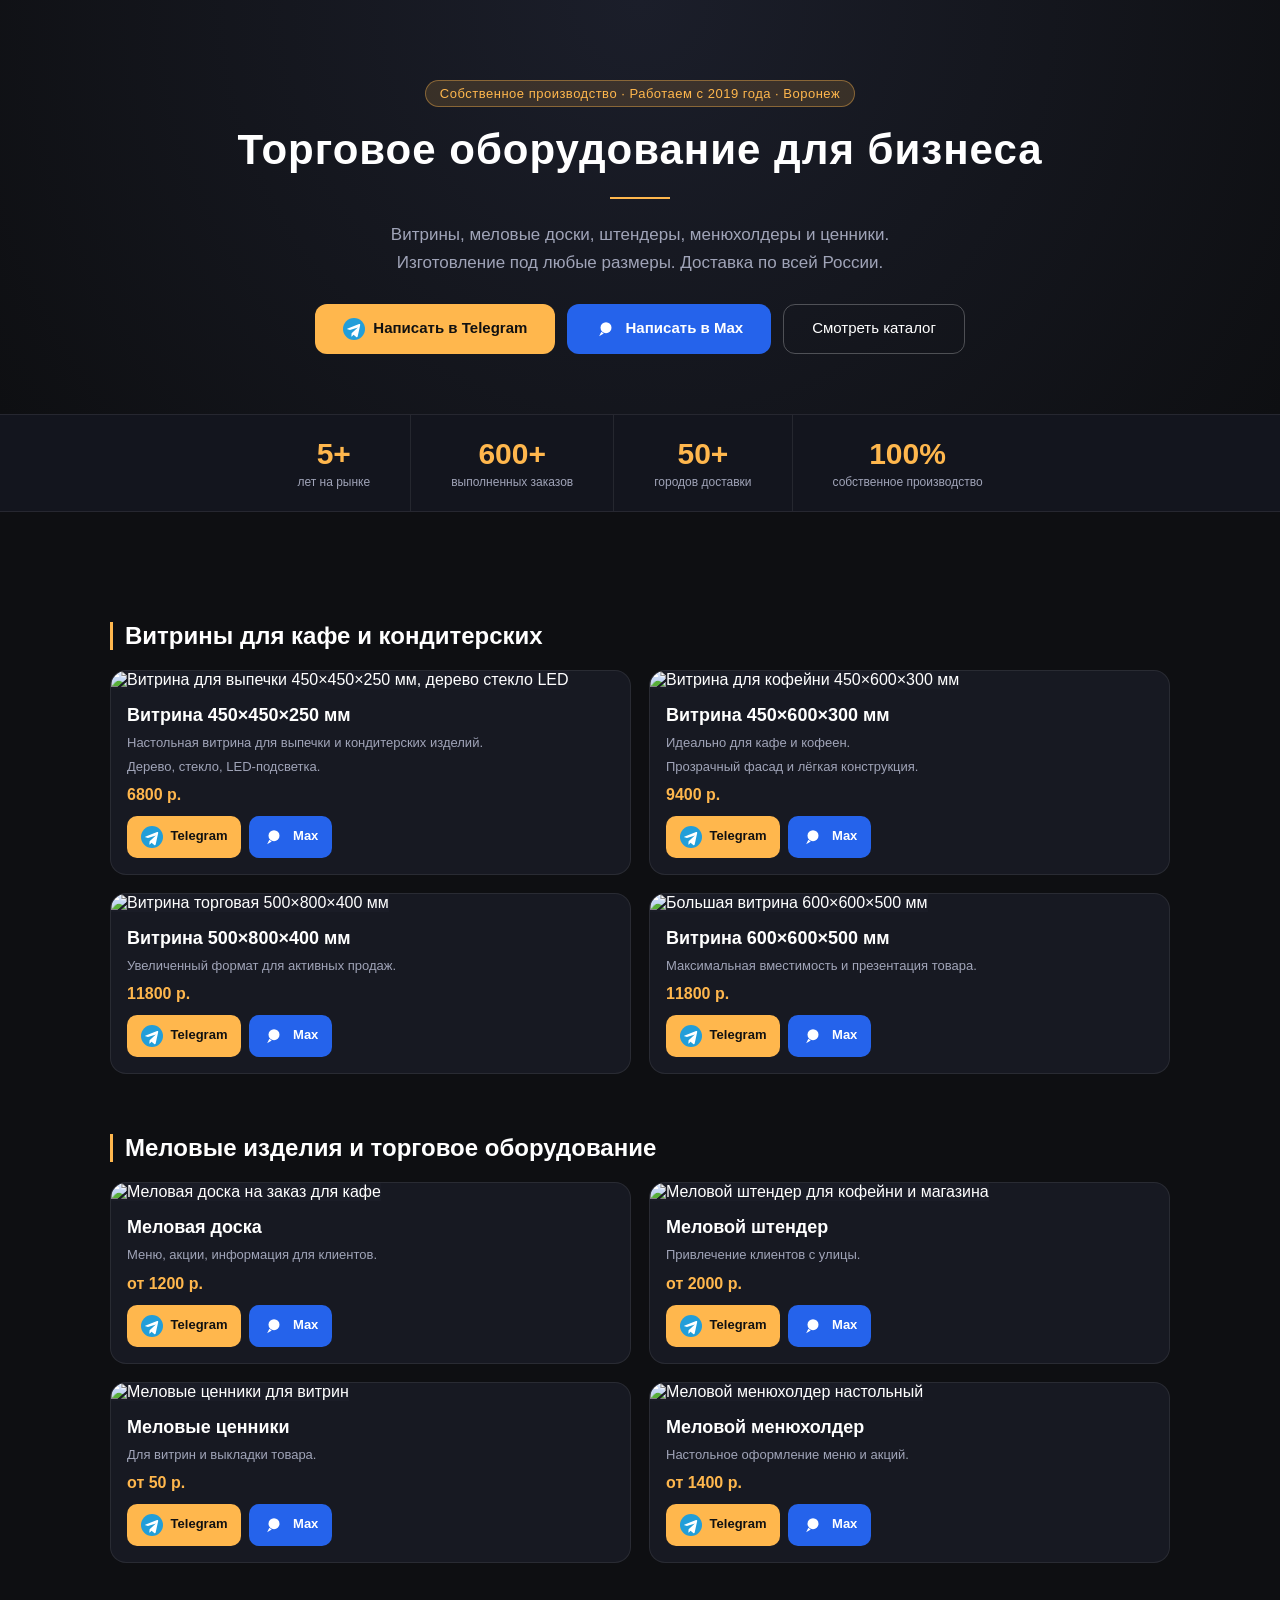
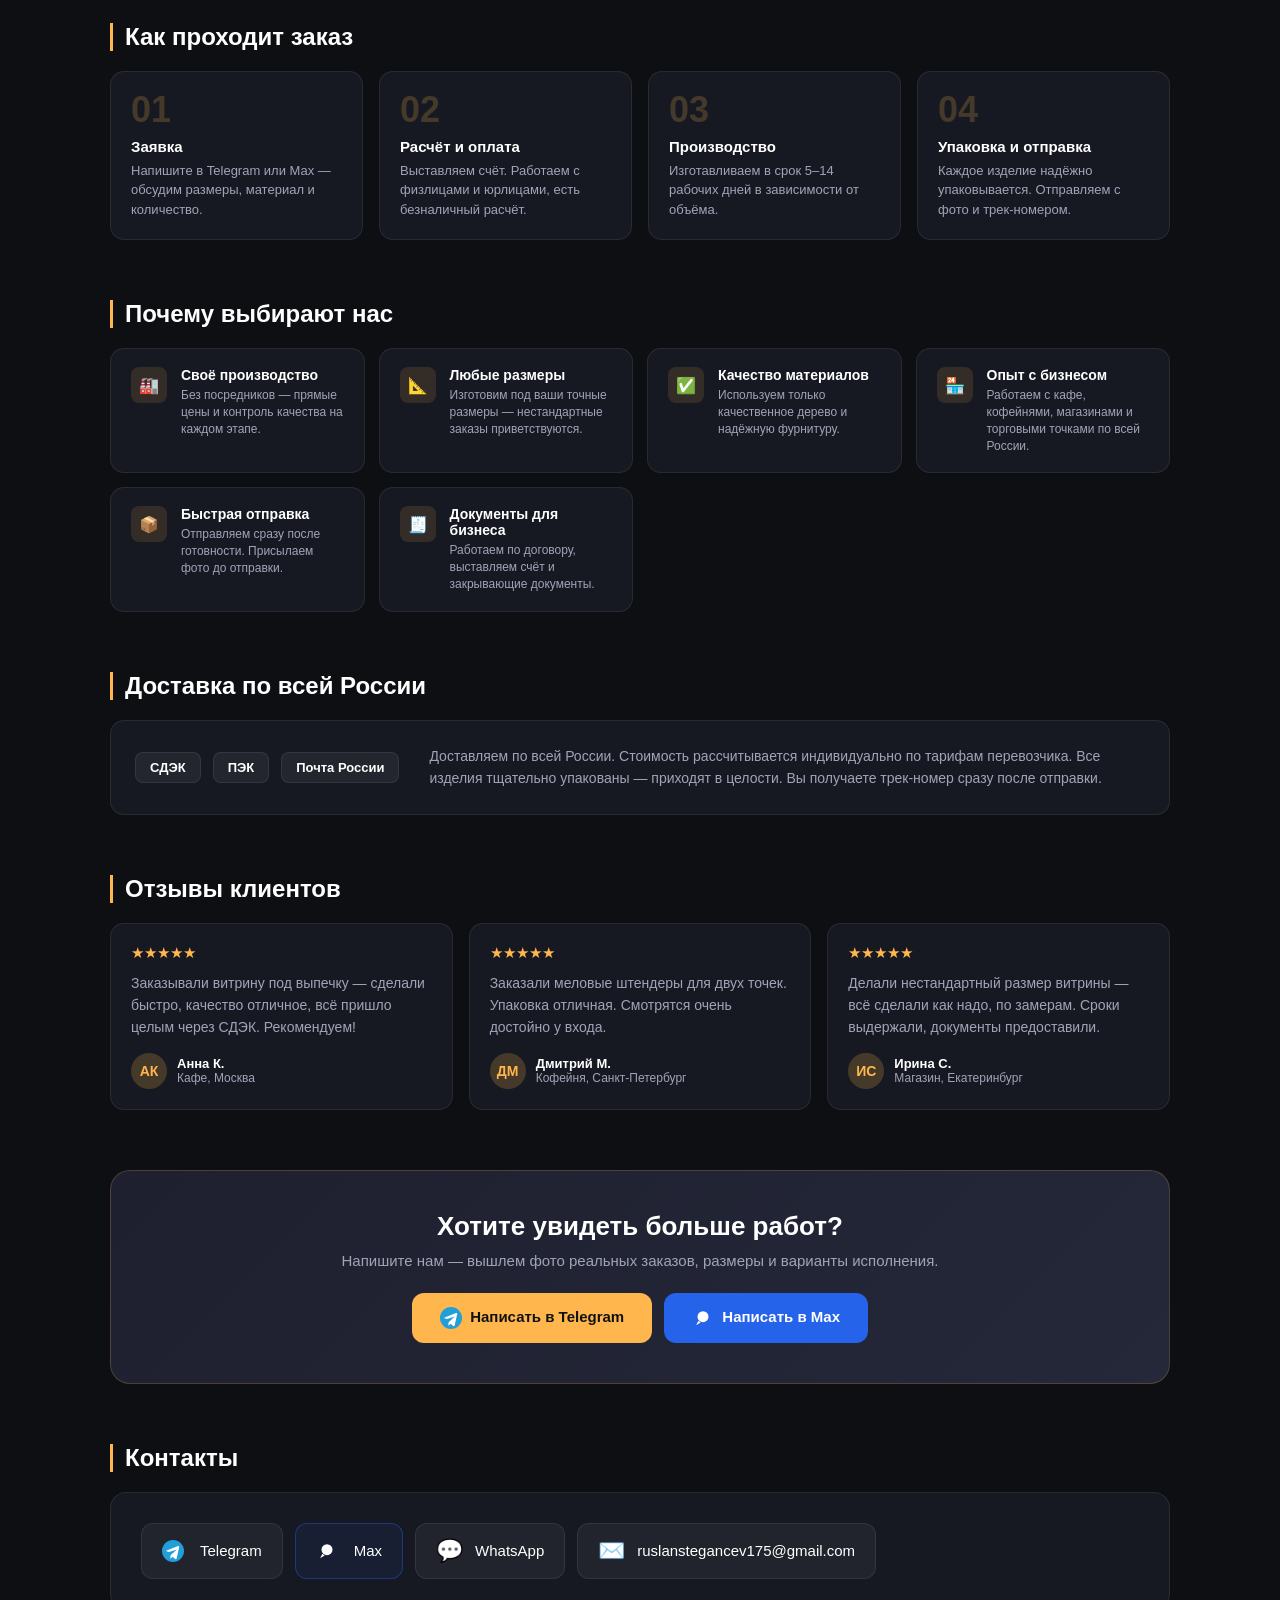
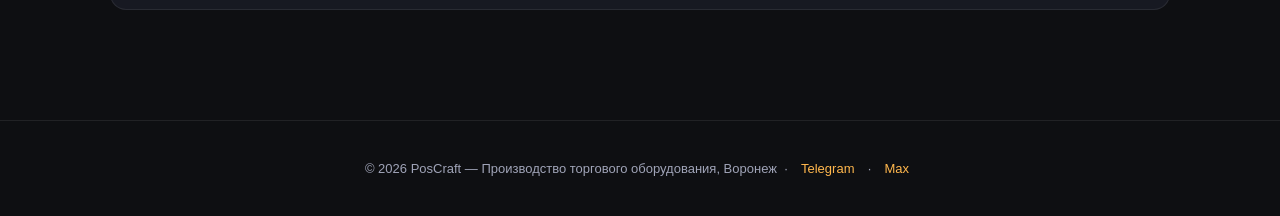
==== commit e361350a: "Update index.html" ====
--- a/index.html
+++ b/index.html
@@ -22,7 +22,7 @@
     <meta property="og:url" content="https://poscraft.ru/"/>
     <meta property="og:title" content="PosCraft — Витрины и торговое оборудование на заказ"/>
     <meta property="og:description" content="Производство витрин, меловых досок, штендеров и менюхолдеров. Собственное производство в Воронеже с 2019 года. Доставка по всей России."/>
-    <meta property="og:image" content="https://poscraft.ru/images/vitrina_45_60_30.webp"/>
+    <meta property="og:image" content="https://poscraft.ru/images/vitrina_45_60_30.png"/>
     <meta property="og:locale" content="ru_RU"/>
     <meta property="og:site_name" content="PosCraft"/>
 
@@ -30,7 +30,7 @@
     <meta name="twitter:card" content="summary_large_image"/>
     <meta name="twitter:title" content="PosCraft — Витрины и торговое оборудование на заказ"/>
     <meta name="twitter:description" content="Производство витрин, меловых досок, штендеров. Доставка по России."/>
-    <meta name="twitter:image" content="https://poscraft.ru/images/vitrina_45_60_30.webp"/>
+    <meta name="twitter:image" content="https://poscraft.ru/images/vitrina_45_60_30.png"/>
 
     <!-- ===== SEO: СТРУКТУРИРОВАННЫЕ ДАННЫЕ schema.org ===== -->
     <script type="application/ld+json">
@@ -62,46 +62,50 @@
         "name": "Торговое оборудование",
         "itemListElement": [
           {
-            "@type": "Offer",
-            "itemOffered": {
-              "@type": "Product",
-              "name": "Витрина для выпечки 450×450×250 мм",
-              "description": "Настольная витрина для выпечки и кондитерских изделий. Дерево, стекло, LED-подсветка.",
-              "image": "https://poscraft.ru/images/vitrina%2045_45_25.webp"
-            },
-            "price": "6800",
-            "priceCurrency": "RUB"
+            "@type": "Product",
+            "name": "Витрина для выпечки 450×450×250 мм",
+            "description": "Настольная витрина для выпечки и кондитерских изделий. Дерево, стекло, LED-подсветка.",
+            "image": "https://poscraft.ru/images/vitrina_45_45_25.webp",
+            "offers": {
+              "@type": "Offer",
+              "price": "6800",
+              "priceCurrency": "RUB",
+              "availability": "https://schema.org/InStock"
+            }
           },
           {
-            "@type": "Offer",
-            "itemOffered": {
-              "@type": "Product",
-              "name": "Витрина для кафе 450×600×300 мм",
-              "description": "Витрина для кафе и кофеен. Прозрачный фасад и лёгкая конструкция.",
-              "image": "https://poscraft.ru/images/vitrina_45_60_30.webp"
-            },
-            "price": "9400",
-            "priceCurrency": "RUB"
+            "@type": "Product",
+            "name": "Витрина для кафе 450×600×300 мм",
+            "description": "Витрина для кафе и кофеен. Прозрачный фасад и лёгкая конструкция.",
+            "image": "https://poscraft.ru/images/vitrina_45_60_30.webp",
+            "offers": {
+              "@type": "Offer",
+              "price": "9400",
+              "priceCurrency": "RUB",
+              "availability": "https://schema.org/InStock"
+            }
           },
           {
-            "@type": "Offer",
-            "itemOffered": {
-              "@type": "Product",
-              "name": "Меловая доска на заказ",
-              "description": "Меловая доска для меню, акций и информации для клиентов."
-            },
-            "price": "1200",
-            "priceCurrency": "RUB"
+            "@type": "Product",
+            "name": "Меловая доска на заказ",
+            "description": "Меловая доска для меню, акций и информации для клиентов.",
+            "offers": {
+              "@type": "Offer",
+              "price": "1200",
+              "priceCurrency": "RUB",
+              "availability": "https://schema.org/InStock"
+            }
           },
           {
-            "@type": "Offer",
-            "itemOffered": {
-              "@type": "Product",
-              "name": "Меловой штендер",
-              "description": "Штендер меловой для привлечения клиентов с улицы."
-            },
-            "price": "2000",
-            "priceCurrency": "RUB"
+            "@type": "Product",
+            "name": "Меловой штендер",
+            "description": "Штендер меловой для привлечения клиентов с улицы.",
+            "offers": {
+              "@type": "Offer",
+              "price": "2000",
+              "priceCurrency": "RUB",
+              "availability": "https://schema.org/InStock"
+            }
           }
         ]
       },
@@ -110,7 +114,60 @@
         "ratingValue": "5",
         "reviewCount": "3",
         "bestRating": "5"
-      }
+      },
+      "review": [
+        {
+          "@type": "Review",
+          "itemReviewed": {
+            "@type": "LocalBusiness",
+            "name": "PosCraft"
+          },
+          "reviewRating": {
+            "@type": "Rating",
+            "ratingValue": "5",
+            "bestRating": "5"
+          },
+          "author": {
+            "@type": "Person",
+            "name": "Анна К."
+          },
+          "reviewBody": "Заказывали витрину под выпечку — сделали быстро, качество отличное, всё пришло целым через СДЭК. Рекомендуем!"
+        },
+        {
+          "@type": "Review",
+          "itemReviewed": {
+            "@type": "LocalBusiness",
+            "name": "PosCraft"
+          },
+          "reviewRating": {
+            "@type": "Rating",
+            "ratingValue": "5",
+            "bestRating": "5"
+          },
+          "author": {
+            "@type": "Person",
+            "name": "Дмитрий М."
+          },
+          "reviewBody": "Заказали меловые штендеры для двух точек. Упаковка отличная. Смотрятся очень достойно у входа."
+        },
+        {
+          "@type": "Review",
+          "itemReviewed": {
+            "@type": "LocalBusiness",
+            "name": "PosCraft"
+          },
+          "reviewRating": {
+            "@type": "Rating",
+            "ratingValue": "5",
+            "bestRating": "5"
+          },
+          "author": {
+            "@type": "Person",
+            "name": "Ирина С."
+          },
+          "reviewBody": "Делали нестандартный размер витрины — всё сделали как надо, по замерам. Сроки выдержали, документы предоставили."
+        }
+      ]
     }
     </script>
 
@@ -594,7 +651,7 @@
     <div class="grid">
 
         <div class="card">
-            <img src="images/vitrina%2045_45_25.webp" alt="Витрина для выпечки 450×450×250 мм, дерево стекло LED">
+            <img src="images/vitrina_45_45_25.png" alt="Витрина для выпечки 450×450×250 мм, дерево стекло LED">
             <div class="card-content">
                 <h3>Витрина 450×450×250 мм</h3>
                 <p>Настольная витрина для выпечки и кондитерских изделий.</p>
@@ -608,7 +665,7 @@
         </div>
 
         <div class="card">
-            <img src="images/vitrina_45_60_30.webp" alt="Витрина для кофейни 450×600×300 мм">
+            <img src="images/vitrina_45_60_30.png" alt="Витрина для кофейни 450×600×300 мм">
             <div class="card-content">
                 <h3>Витрина 450×600×300 мм</h3>
                 <p>Идеально для кафе и кофеен.</p>
@@ -622,7 +679,7 @@
         </div>
 
         <div class="card">
-            <img src="images/vitrina_50_80_40.webp" alt="Витрина торговая 500×800×400 мм">
+            <img src="images/vitrina_50_80_40.png" alt="Витрина торговая 500×800×400 мм">
             <div class="card-content">
                 <h3>Витрина 500×800×400 мм</h3>
                 <p>Увеличенный формат для активных продаж.</p>
@@ -635,7 +692,7 @@
         </div>
 
         <div class="card">
-            <img src="images/vitrina_60_60_50.webp" alt="Большая витрина 600×600×500 мм">
+            <img src="images/vitrina_60_60_50.png" alt="Большая витрина 600×600×500 мм">
             <div class="card-content">
                 <h3>Витрина 600×600×500 мм</h3>
                 <p>Максимальная вместимость и презентация товара.</p>
@@ -653,7 +710,7 @@
     <div class="grid">
 
         <div class="card">
-            <img src="images/melovaya_doska.webp" alt="Меловая доска на заказ для кафе">
+            <img src="images/melovaya_doska.png" alt="Меловая доска на заказ для кафе">
             <div class="card-content">
                 <h3>Меловая доска</h3>
                 <p>Меню, акции, информация для клиентов.</p>
@@ -666,7 +723,7 @@
         </div>
 
         <div class="card">
-            <img src="images/melovoy_schender.webp" alt="Меловой штендер для кофейни и магазина">
+            <img src="images/melovoy_schender.png" alt="Меловой штендер для кофейни и магазина">
             <div class="card-content">
                 <h3>Меловой штендер</h3>
                 <p>Привлечение клиентов с улицы.</p>
@@ -679,7 +736,7 @@
         </div>
 
         <div class="card">
-            <img src="images/melovy_chenniki.webp" alt="Меловые ценники для витрин">
+            <img src="images/melovy_chenniki.png" alt="Меловые ценники для витрин">
             <div class="card-content">
                 <h3>Меловые ценники</h3>
                 <p>Для витрин и выкладки товара.</p>
@@ -692,7 +749,7 @@
         </div>
 
         <div class="card">
-            <img src="images/menuholder.webp" alt="Меловой менюхолдер настольный">
+            <img src="images/menuholder.png" alt="Меловой менюхолдер настольный">
             <div class="card-content">
                 <h3>Меловой менюхолдер</h3>
                 <p>Настольное оформление меню и акций.</p>
@@ -797,6 +854,7 @@
     <div class="review-grid">
 
         <div class="review-card" itemscope itemtype="https://schema.org/Review">
+            <div itemprop="itemReviewed" itemscope itemtype="https://schema.org/LocalBusiness"><meta itemprop="name" content="PosCraft"/></div>
             <div class="review-stars" itemprop="reviewRating" itemscope itemtype="https://schema.org/Rating">
                 <meta itemprop="ratingValue" content="5"/>★★★★★
             </div>
@@ -806,13 +864,14 @@
             <div class="reviewer">
                 <div class="reviewer-avatar">АК</div>
                 <div>
-                    <div class="reviewer-name" itemprop="author">Анна К.</div>
+                    <div class="reviewer-name" itemprop="author" itemscope itemtype="https://schema.org/Person"><span itemprop="name">Анна К.</span></div>
                     <div class="reviewer-meta">Кафе, Москва</div>
                 </div>
             </div>
         </div>
 
         <div class="review-card" itemscope itemtype="https://schema.org/Review">
+            <div itemprop="itemReviewed" itemscope itemtype="https://schema.org/LocalBusiness"><meta itemprop="name" content="PosCraft"/></div>
             <div class="review-stars" itemprop="reviewRating" itemscope itemtype="https://schema.org/Rating">
                 <meta itemprop="ratingValue" content="5"/>★★★★★
             </div>
@@ -822,13 +881,14 @@
             <div class="reviewer">
                 <div class="reviewer-avatar">ДМ</div>
                 <div>
-                    <div class="reviewer-name" itemprop="author">Дмитрий М.</div>
+                    <div class="reviewer-name" itemprop="author" itemscope itemtype="https://schema.org/Person"><span itemprop="name">Дмитрий М.</span></div>
                     <div class="reviewer-meta">Кофейня, Санкт-Петербург</div>
                 </div>
             </div>
         </div>
 
         <div class="review-card" itemscope itemtype="https://schema.org/Review">
+            <div itemprop="itemReviewed" itemscope itemtype="https://schema.org/LocalBusiness"><meta itemprop="name" content="PosCraft"/></div>
             <div class="review-stars" itemprop="reviewRating" itemscope itemtype="https://schema.org/Rating">
                 <meta itemprop="ratingValue" content="5"/>★★★★★
             </div>
@@ -838,7 +898,7 @@
             <div class="reviewer">
                 <div class="reviewer-avatar">ИС</div>
                 <div>
-                    <div class="reviewer-name" itemprop="author">Ирина С.</div>
+                    <div class="reviewer-name" itemprop="author" itemscope itemtype="https://schema.org/Person"><span itemprop="name">Ирина С.</span></div>
                     <div class="reviewer-meta">Магазин, Екатеринбург</div>
                 </div>
             </div>
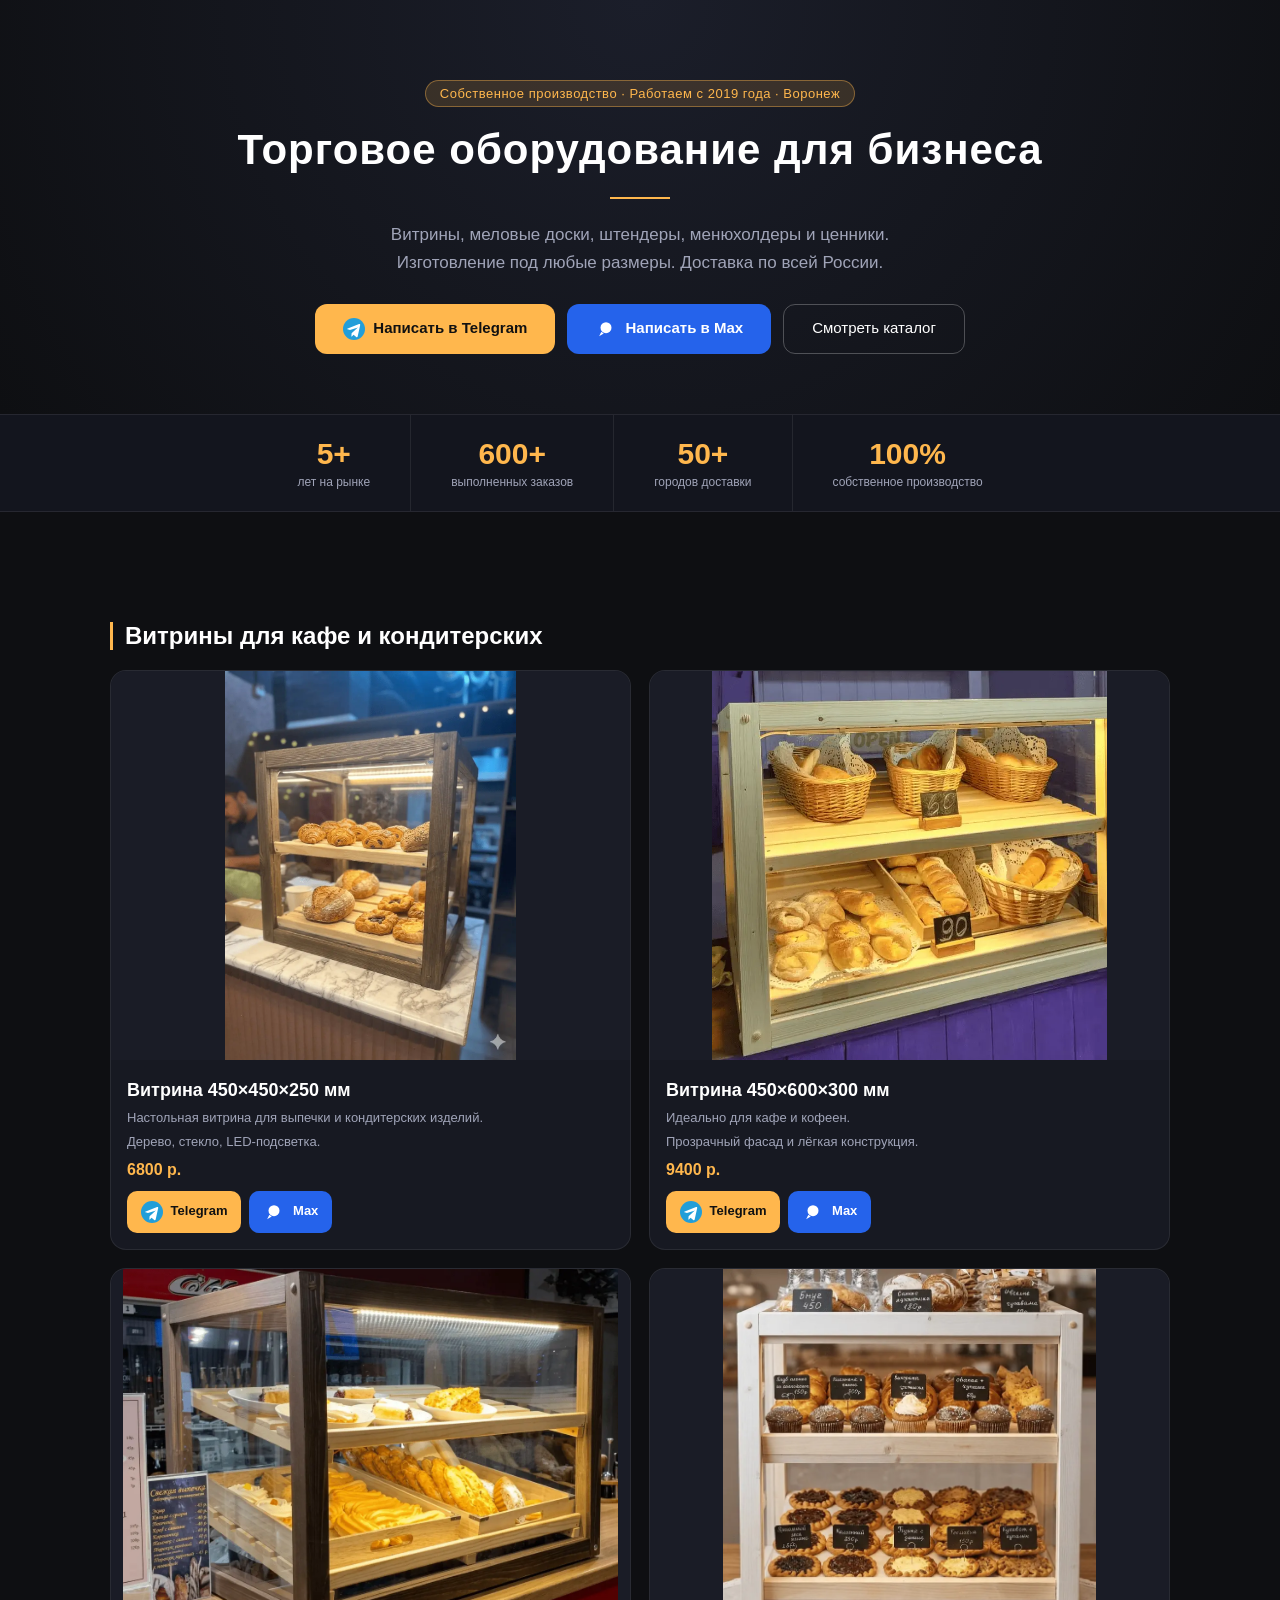
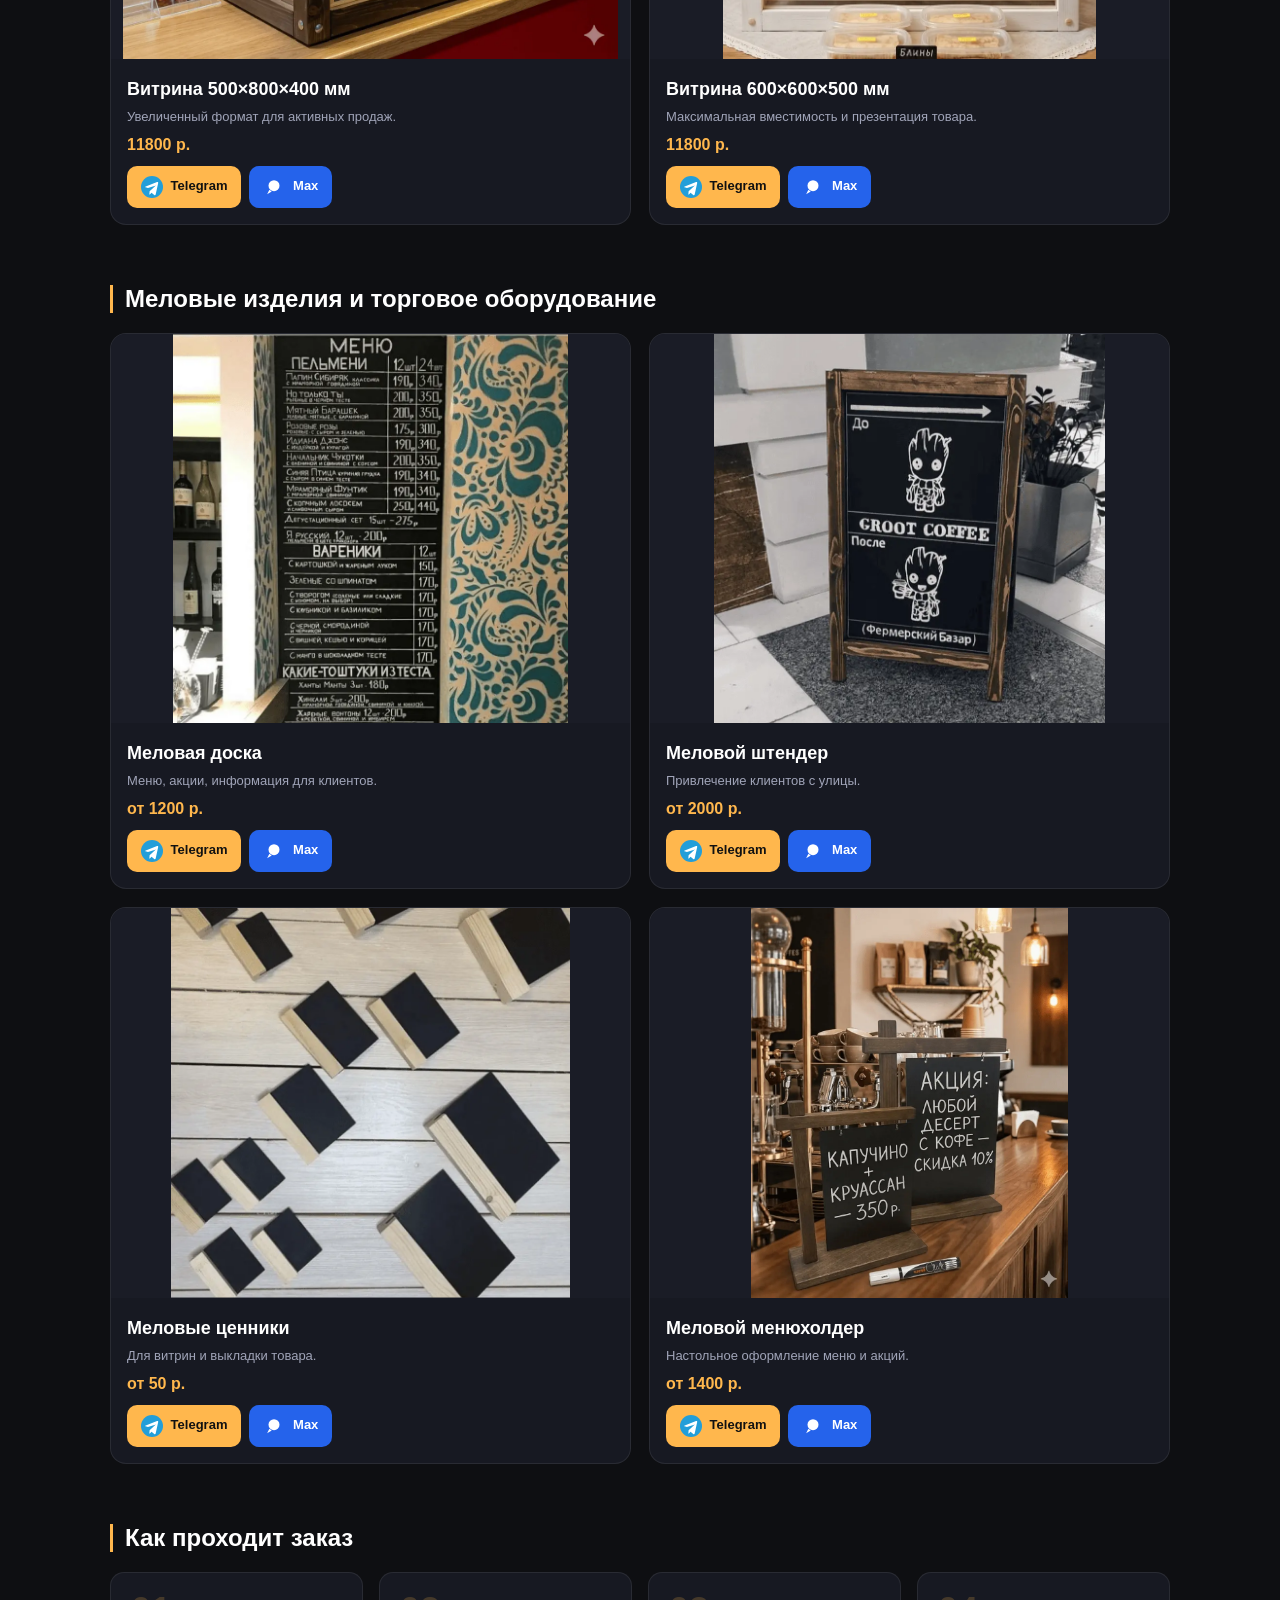
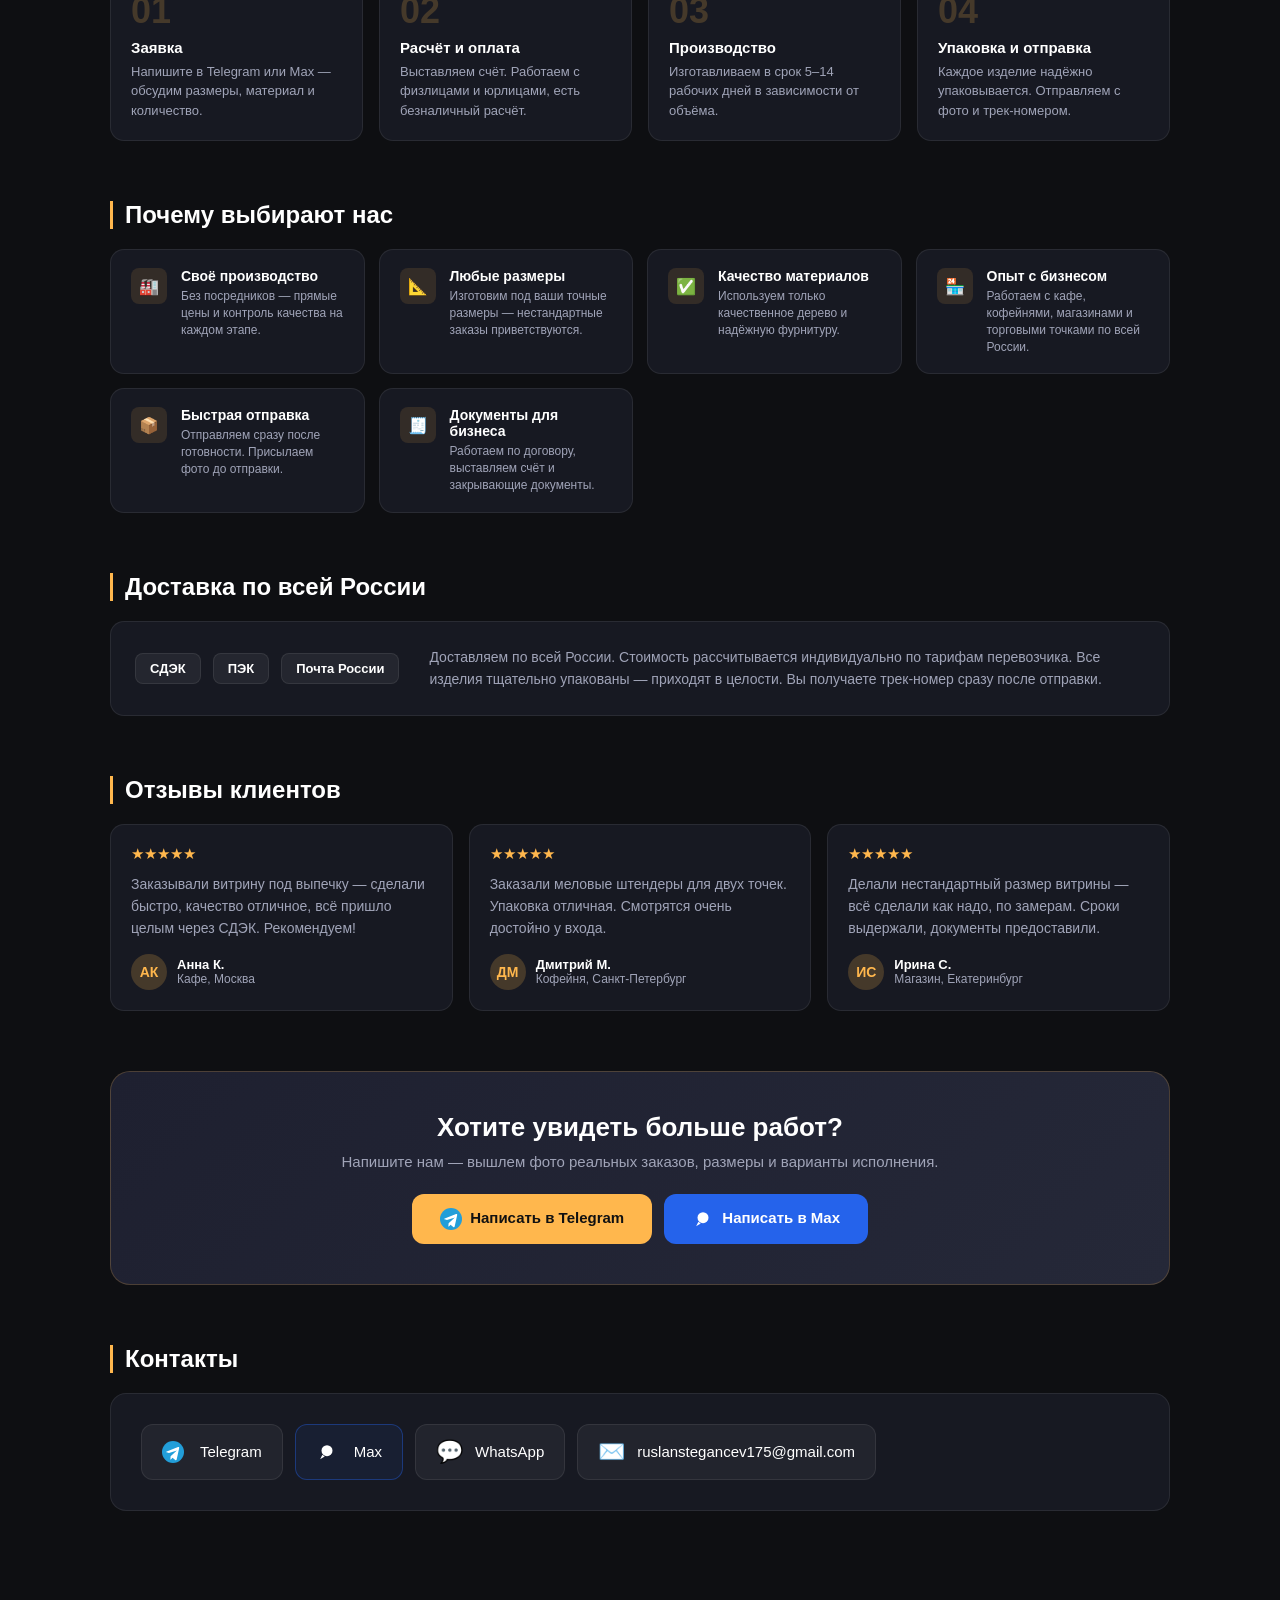
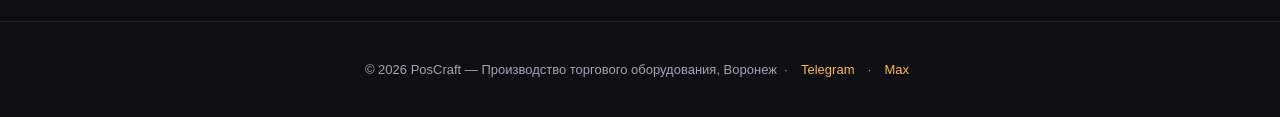
==== commit e7b99a04: "Update index.html" ====
--- a/index.html
+++ b/index.html
@@ -22,7 +22,7 @@
     <meta property="og:url" content="https://poscraft.ru/"/>
     <meta property="og:title" content="PosCraft — Витрины и торговое оборудование на заказ"/>
     <meta property="og:description" content="Производство витрин, меловых досок, штендеров и менюхолдеров. Собственное производство в Воронеже с 2019 года. Доставка по всей России."/>
-    <meta property="og:image" content="https://poscraft.ru/images/vitrina_45_60_30.png"/>
+    <meta property="og:image" content="https://poscraft.ru/images/vitrina_45_60_30.webp"/>
     <meta property="og:locale" content="ru_RU"/>
     <meta property="og:site_name" content="PosCraft"/>
 
@@ -30,7 +30,7 @@
     <meta name="twitter:card" content="summary_large_image"/>
     <meta name="twitter:title" content="PosCraft — Витрины и торговое оборудование на заказ"/>
     <meta name="twitter:description" content="Производство витрин, меловых досок, штендеров. Доставка по России."/>
-    <meta name="twitter:image" content="https://poscraft.ru/images/vitrina_45_60_30.png"/>
+    <meta name="twitter:image" content="https://poscraft.ru/images/vitrina_45_60_30.webp"/>
 
     <!-- ===== SEO: СТРУКТУРИРОВАННЫЕ ДАННЫЕ schema.org ===== -->
     <script type="application/ld+json">
@@ -651,7 +651,7 @@
     <div class="grid">
 
         <div class="card">
-            <img src="images/vitrina_45_45_25.png" alt="Витрина для выпечки 450×450×250 мм, дерево стекло LED">
+            <img src="images/vitrina_45_45_25.webp" alt="Витрина для выпечки 450×450×250 мм, дерево стекло LED">
             <div class="card-content">
                 <h3>Витрина 450×450×250 мм</h3>
                 <p>Настольная витрина для выпечки и кондитерских изделий.</p>
@@ -665,7 +665,7 @@
         </div>
 
         <div class="card">
-            <img src="images/vitrina_45_60_30.png" alt="Витрина для кофейни 450×600×300 мм">
+            <img src="images/vitrina_45_60_30.webp" alt="Витрина для кофейни 450×600×300 мм">
             <div class="card-content">
                 <h3>Витрина 450×600×300 мм</h3>
                 <p>Идеально для кафе и кофеен.</p>
@@ -679,7 +679,7 @@
         </div>
 
         <div class="card">
-            <img src="images/vitrina_50_80_40.png" alt="Витрина торговая 500×800×400 мм">
+            <img src="images/vitrina_50_80_40.webp" alt="Витрина торговая 500×800×400 мм">
             <div class="card-content">
                 <h3>Витрина 500×800×400 мм</h3>
                 <p>Увеличенный формат для активных продаж.</p>
@@ -692,7 +692,7 @@
         </div>
 
         <div class="card">
-            <img src="images/vitrina_60_60_50.png" alt="Большая витрина 600×600×500 мм">
+            <img src="images/vitrina_60_60_50.webp" alt="Большая витрина 600×600×500 мм">
             <div class="card-content">
                 <h3>Витрина 600×600×500 мм</h3>
                 <p>Максимальная вместимость и презентация товара.</p>
@@ -710,7 +710,7 @@
     <div class="grid">
 
         <div class="card">
-            <img src="images/melovaya_doska.png" alt="Меловая доска на заказ для кафе">
+            <img src="images/melovaya_doska.webp" alt="Меловая доска на заказ для кафе">
             <div class="card-content">
                 <h3>Меловая доска</h3>
                 <p>Меню, акции, информация для клиентов.</p>
@@ -723,7 +723,7 @@
         </div>
 
         <div class="card">
-            <img src="images/melovoy_schender.png" alt="Меловой штендер для кофейни и магазина">
+            <img src="images/melovoy_schender.webp" alt="Меловой штендер для кофейни и магазина">
             <div class="card-content">
                 <h3>Меловой штендер</h3>
                 <p>Привлечение клиентов с улицы.</p>
@@ -736,7 +736,7 @@
         </div>
 
         <div class="card">
-            <img src="images/melovy_chenniki.png" alt="Меловые ценники для витрин">
+            <img src="images/melovy_chenniki.webp" alt="Меловые ценники для витрин">
             <div class="card-content">
                 <h3>Меловые ценники</h3>
                 <p>Для витрин и выкладки товара.</p>
@@ -749,7 +749,7 @@
         </div>
 
         <div class="card">
-            <img src="images/menuholder.png" alt="Меловой менюхолдер настольный">
+            <img src="images/menuholder.webp" alt="Меловой менюхолдер настольный">
             <div class="card-content">
                 <h3>Меловой менюхолдер</h3>
                 <p>Настольное оформление меню и акций.</p>
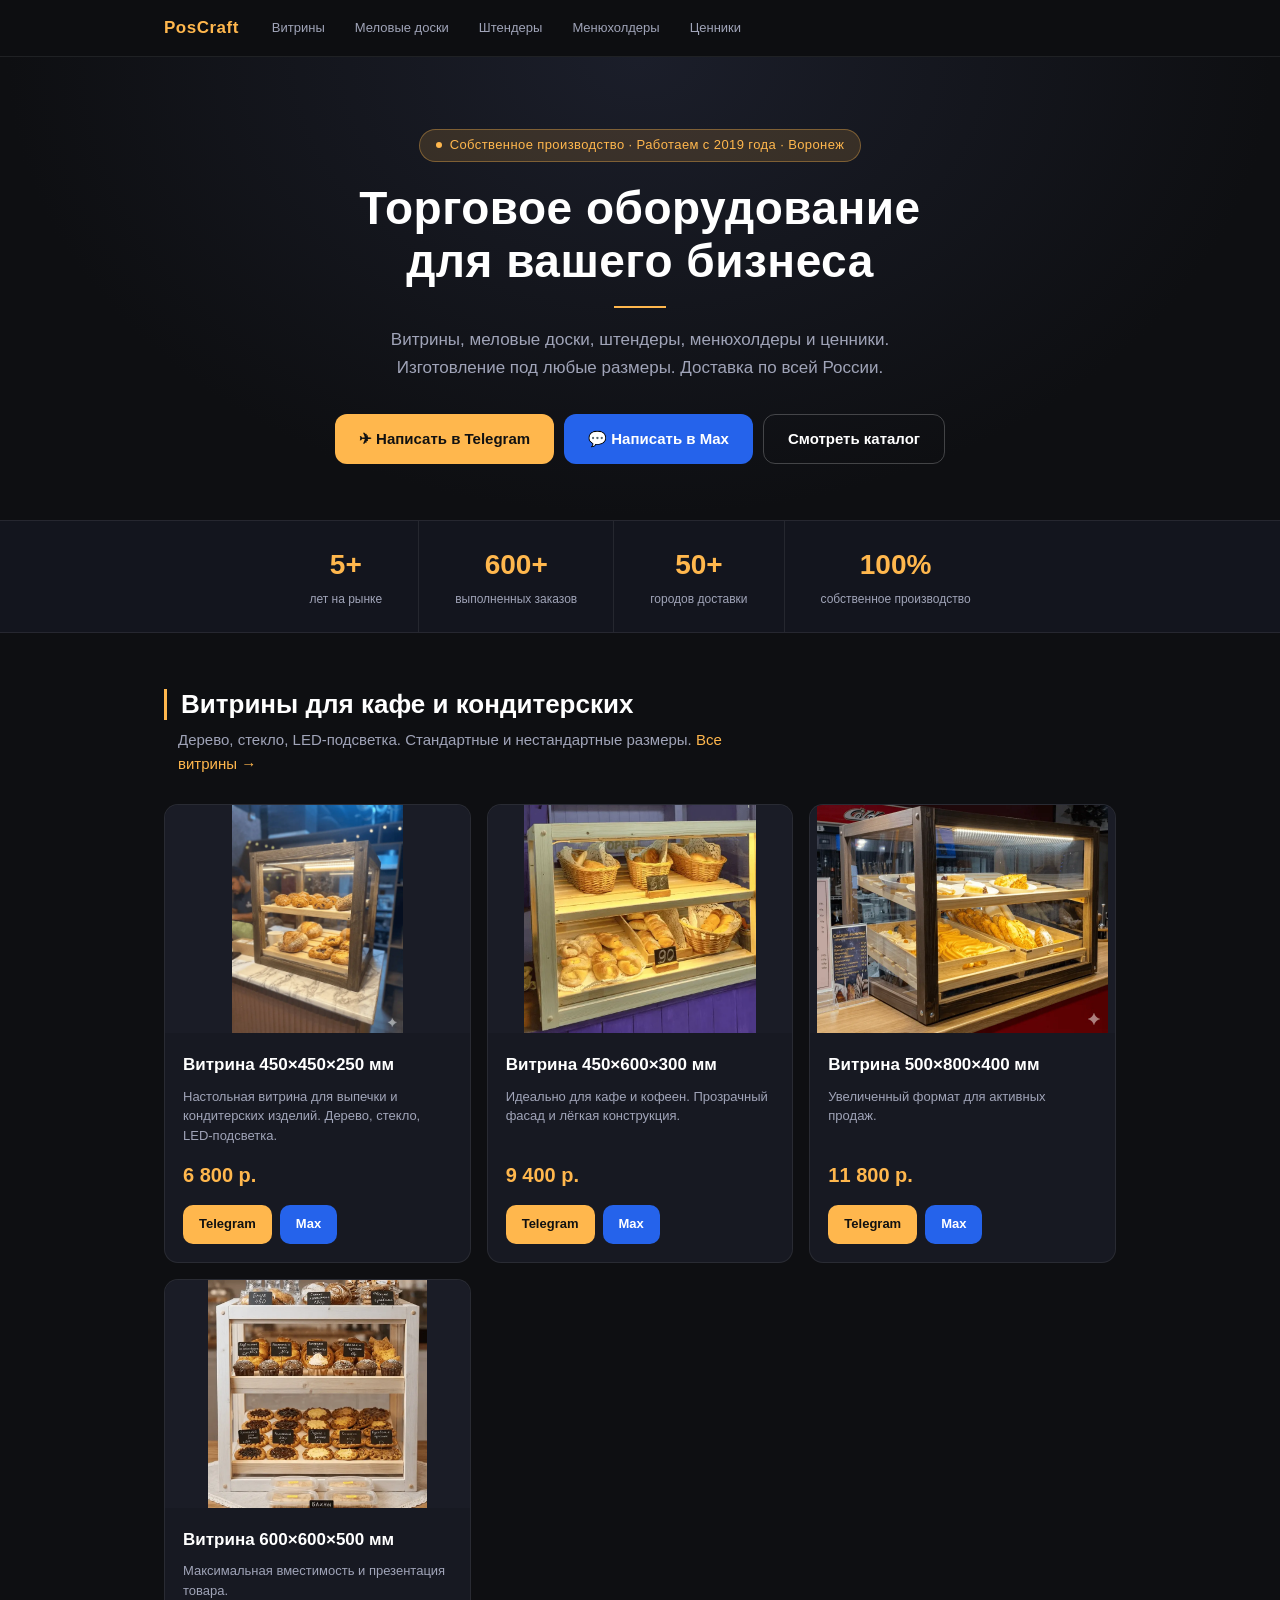
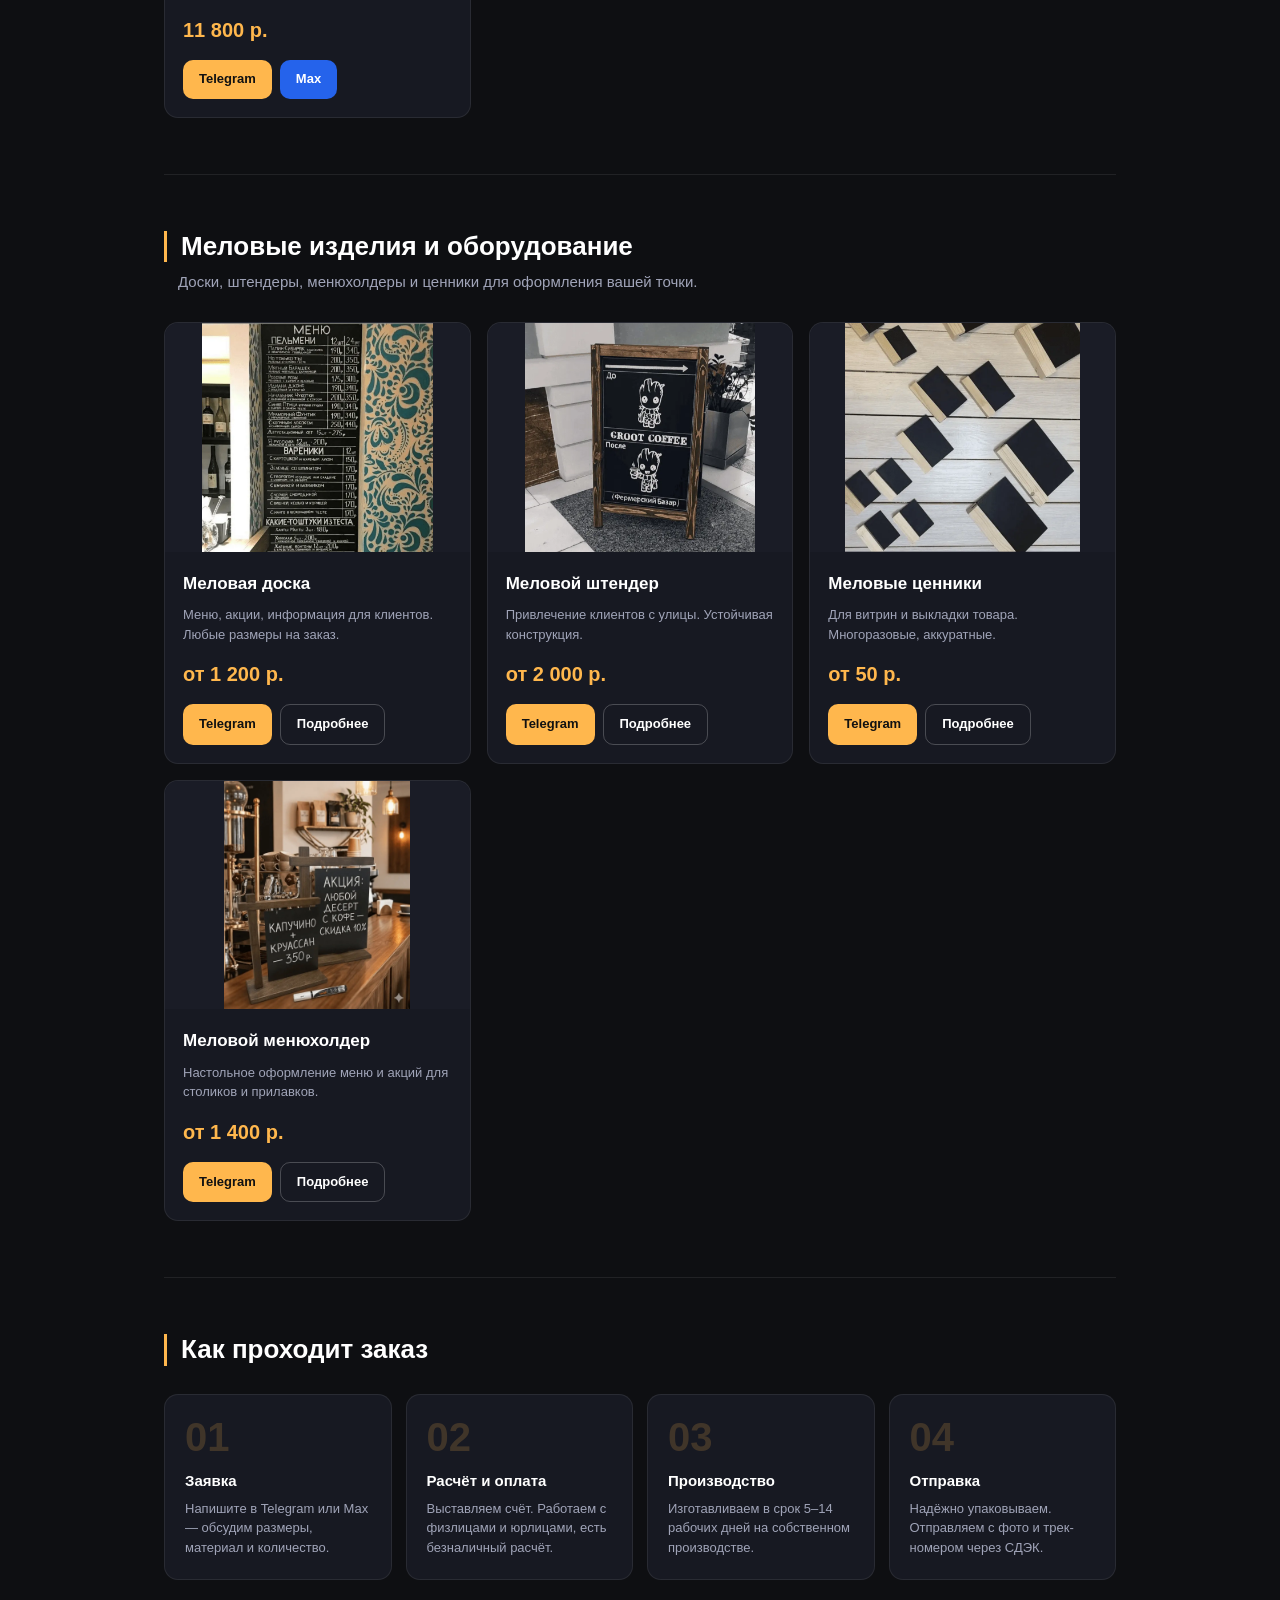
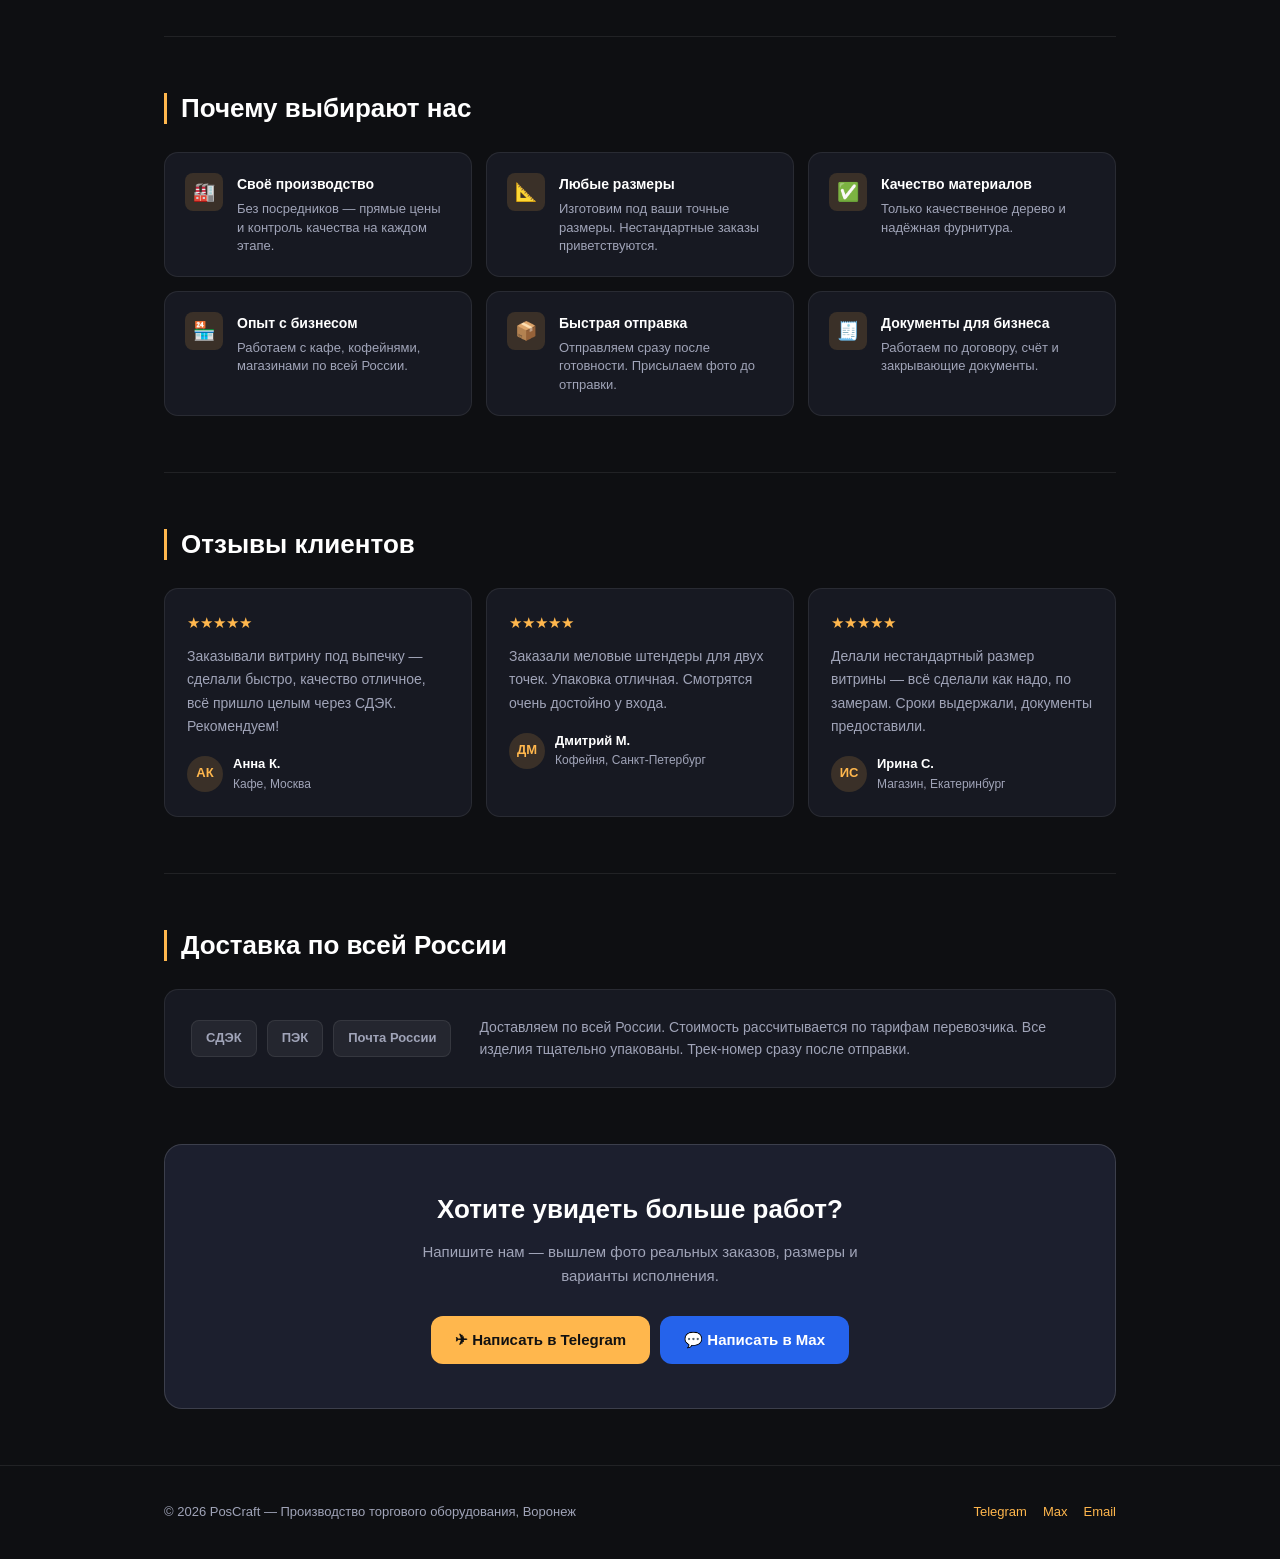
==== commit 907236b8: "redesign with product" ====
--- a/index.html
+++ b/index.html
@@ -1,947 +1,363 @@
 <!DOCTYPE html>
 <html lang="ru">
+
 <head>
-    <meta charset="UTF-8"/>
-    <meta name="viewport" content="width=device-width, initial-scale=1.0"/>
-    <link rel="icon" type="image/x-icon" href="favicon.ico">
-
-    <!-- ===== SEO: ОСНОВНЫЕ МЕТА-ТЕГИ ===== -->
-    <title>Торговое оборудование на заказ — витрины, меловые доски, штендеры | PosCraft, Воронеж</title>
-    <meta name="description" content="Производство торгового оборудования в Воронеже. Витрины для выпечки и кондитерских, меловые доски, штендеры, менюхолдеры, ценники. Изготовление под любые размеры, доставка по всей России. Собственное производство с 2019 года. 600+ выполненных заказов."/>
-    <meta name="keywords" content="витрина для выпечки, витрина для кафе, меловая доска на заказ, меловой штендер, менюхолдер, ценники меловые, торговое оборудование Воронеж, витрина деревянная, штендер для кофейни, производство торгового оборудования"/>
-    <meta name="author" content="PosCraft"/>
-    <meta name="robots" content="index, follow"/>
-    <link rel="canonical" href="https://poscraft.ru/"/>
-
-    <!-- ===== SEO: ГЕОЛОКАЦИЯ ===== -->
-    <meta name="geo.region" content="RU-VOR"/>
-    <meta name="geo.placename" content="Воронеж"/>
-
-    <!-- ===== SEO: OPEN GRAPH (соцсети, мессенджеры) ===== -->
-    <meta property="og:type" content="website"/>
-    <meta property="og:url" content="https://poscraft.ru/"/>
-    <meta property="og:title" content="PosCraft — Витрины и торговое оборудование на заказ"/>
-    <meta property="og:description" content="Производство витрин, меловых досок, штендеров и менюхолдеров. Собственное производство в Воронеже с 2019 года. Доставка по всей России."/>
-    <meta property="og:image" content="https://poscraft.ru/images/vitrina_45_60_30.webp"/>
-    <meta property="og:locale" content="ru_RU"/>
-    <meta property="og:site_name" content="PosCraft"/>
-
-    <!-- ===== SEO: TWITTER/X CARD ===== -->
-    <meta name="twitter:card" content="summary_large_image"/>
-    <meta name="twitter:title" content="PosCraft — Витрины и торговое оборудование на заказ"/>
-    <meta name="twitter:description" content="Производство витрин, меловых досок, штендеров. Доставка по России."/>
-    <meta name="twitter:image" content="https://poscraft.ru/images/vitrina_45_60_30.webp"/>
-
-    <!-- ===== SEO: СТРУКТУРИРОВАННЫЕ ДАННЫЕ schema.org ===== -->
-    <script type="application/ld+json">
-    {
-      "@context": "https://schema.org",
-      "@type": "LocalBusiness",
-      "name": "PosCraft",
-      "description": "Производство торгового оборудования: витрины, меловые доски, штендеры, менюхолдеры, ценники. Изготовление под любые размеры.",
-      "url": "https://poscraft.ru",
-      "telephone": "+79525514906",
-      "email": "ruslanstegancev175@gmail.com",
-      "foundingDate": "2019",
-      "address": {
-        "@type": "PostalAddress",
-        "addressLocality": "Воронеж",
-        "addressRegion": "Воронежская область",
-        "addressCountry": "RU"
-      },
-      "areaServed": {
-        "@type": "Country",
-        "name": "Россия"
-      },
-      "sameAs": [
-        "https://t.me/stegruslan",
-        "https://max.ru/u/f9LHodD0cOJj3__WqY2e4vFNyRtDeu-g9kXnE26N12MBbp6iLhV77JUU4lA"
-      ],
-      "hasOfferCatalog": {
-        "@type": "OfferCatalog",
-        "name": "Торговое оборудование",
-        "itemListElement": [
-          {
-            "@type": "Product",
-            "name": "Витрина для выпечки 450×450×250 мм",
-            "description": "Настольная витрина для выпечки и кондитерских изделий. Дерево, стекло, LED-подсветка.",
-            "image": "https://poscraft.ru/images/vitrina_45_45_25.webp",
-            "offers": {
-              "@type": "Offer",
-              "price": "6800",
-              "priceCurrency": "RUB",
-              "availability": "https://schema.org/InStock"
-            }
-          },
-          {
-            "@type": "Product",
-            "name": "Витрина для кафе 450×600×300 мм",
-            "description": "Витрина для кафе и кофеен. Прозрачный фасад и лёгкая конструкция.",
-            "image": "https://poscraft.ru/images/vitrina_45_60_30.webp",
-            "offers": {
-              "@type": "Offer",
-              "price": "9400",
-              "priceCurrency": "RUB",
-              "availability": "https://schema.org/InStock"
-            }
-          },
-          {
-            "@type": "Product",
-            "name": "Меловая доска на заказ",
-            "description": "Меловая доска для меню, акций и информации для клиентов.",
-            "offers": {
-              "@type": "Offer",
-              "price": "1200",
-              "priceCurrency": "RUB",
-              "availability": "https://schema.org/InStock"
-            }
-          },
-          {
-            "@type": "Product",
-            "name": "Меловой штендер",
-            "description": "Штендер меловой для привлечения клиентов с улицы.",
-            "offers": {
-              "@type": "Offer",
-              "price": "2000",
-              "priceCurrency": "RUB",
-              "availability": "https://schema.org/InStock"
-            }
-          }
-        ]
-      },
-      "aggregateRating": {
-        "@type": "AggregateRating",
-        "ratingValue": "5",
-        "reviewCount": "3",
-        "bestRating": "5"
-      },
-      "review": [
-        {
-          "@type": "Review",
-          "itemReviewed": {
-            "@type": "LocalBusiness",
-            "name": "PosCraft"
-          },
-          "reviewRating": {
-            "@type": "Rating",
-            "ratingValue": "5",
-            "bestRating": "5"
-          },
-          "author": {
-            "@type": "Person",
-            "name": "Анна К."
-          },
-          "reviewBody": "Заказывали витрину под выпечку — сделали быстро, качество отличное, всё пришло целым через СДЭК. Рекомендуем!"
-        },
-        {
-          "@type": "Review",
-          "itemReviewed": {
-            "@type": "LocalBusiness",
-            "name": "PosCraft"
-          },
-          "reviewRating": {
-            "@type": "Rating",
-            "ratingValue": "5",
-            "bestRating": "5"
-          },
-          "author": {
-            "@type": "Person",
-            "name": "Дмитрий М."
-          },
-          "reviewBody": "Заказали меловые штендеры для двух точек. Упаковка отличная. Смотрятся очень достойно у входа."
-        },
-        {
-          "@type": "Review",
-          "itemReviewed": {
-            "@type": "LocalBusiness",
-            "name": "PosCraft"
-          },
-          "reviewRating": {
-            "@type": "Rating",
-            "ratingValue": "5",
-            "bestRating": "5"
-          },
-          "author": {
-            "@type": "Person",
-            "name": "Ирина С."
-          },
-          "reviewBody": "Делали нестандартный размер витрины — всё сделали как надо, по замерам. Сроки выдержали, документы предоставили."
-        }
-      ]
-    }
-    </script>
-
-    <style>
-        :root {
-            --bg: #0e0f12;
-            --card: #171922;
-            --muted: #a0a4b8;
-            --text: #ffffff;
-            --accent: #ffb74d;
-            --stroke: rgba(255, 255, 255, 0.08);
-        }
-
-        * {
-            box-sizing: border-box;
-        }
-
-        body {
-            margin: 0;
-            font-family: Arial, sans-serif;
-            background: var(--bg);
-            color: var(--text);
-        }
-
-        /* HERO */
-        header {
-            padding: 80px 20px 60px;
-            text-align: center;
-            background: radial-gradient(circle at top, #1b1e2a, var(--bg));
-            position: relative;
-        }
-
-        .badge {
-            display: inline-block;
-            background: rgba(255, 183, 77, 0.15);
-            border: 1px solid rgba(255, 183, 77, 0.4);
-            color: var(--accent);
-            font-size: 13px;
-            padding: 5px 14px;
-            border-radius: 20px;
-            margin-bottom: 18px;
-            letter-spacing: 0.5px;
-        }
-
-        header h1 {
-            font-size: 42px;
-            margin: 0;
-            letter-spacing: 1px;
-            line-height: 1.2;
-        }
-
-        header p {
-            margin: 14px auto 0;
-            color: var(--muted);
-            font-size: 17px;
-            max-width: 560px;
-            line-height: 1.6;
-        }
-
-        .hero-line {
-            width: 60px;
-            height: 2px;
-            background: var(--accent);
-            margin: 22px auto;
-        }
-
-        .hero-btns {
-            display: flex;
-            gap: 12px;
-            justify-content: center;
-            flex-wrap: wrap;
-            margin-top: 28px;
-        }
-
-        .btn-primary {
-            display: inline-block;
-            padding: 14px 28px;
-            background: var(--accent);
-            color: #111;
-            border-radius: 12px;
-            text-decoration: none;
-            font-weight: bold;
-            font-size: 15px;
-        }
-
-        .btn-secondary {
-            display: inline-block;
-            padding: 14px 28px;
-            background: transparent;
-            color: var(--text);
-            border: 1px solid rgba(255, 255, 255, 0.25);
-            border-radius: 12px;
-            text-decoration: none;
-            font-size: 15px;
-        }
-
-        .btn-max {
-            display: inline-block;
-            padding: 14px 28px;
-            background: #2563EB;
-            color: #fff;
-            border-radius: 12px;
-            text-decoration: none;
-            font-weight: bold;
-            font-size: 15px;
-        }
-
-        .btn-primary:hover { opacity: 0.9; }
-        .btn-secondary:hover { border-color: rgba(255, 255, 255, 0.5); }
-        .btn-max:hover { opacity: 0.9; }
-
-        /* STATS */
-        .stats-bar {
-            display: flex;
-            justify-content: center;
-            flex-wrap: wrap;
-            gap: 0;
-            background: #13151e;
-            border-top: 1px solid var(--stroke);
-            border-bottom: 1px solid var(--stroke);
-        }
-
-        .stat-item {
-            padding: 22px 40px;
-            text-align: center;
-            border-right: 1px solid var(--stroke);
-        }
-
-        .stat-item:last-child { border-right: none; }
-
-        .stat-num {
-            font-size: 30px;
-            font-weight: bold;
-            color: var(--accent);
-        }
-
-        .stat-label {
-            font-size: 12px;
-            color: var(--muted);
-            margin-top: 4px;
-        }
-
-        /* CONTAINER */
-        .container {
-            max-width: 1100px;
-            margin: auto;
-            padding: 50px 20px;
-        }
-
-        h2 {
-            margin-top: 60px;
-            font-size: 24px;
-            border-left: 3px solid var(--accent);
-            padding-left: 12px;
-        }
-
-        /* CARDS */
-        .grid {
-            display: grid;
-            grid-template-columns: repeat(2, 1fr);
-            gap: 18px;
-            margin-top: 20px;
-        }
-
-        .card {
-            background: var(--card);
-            border: 1px solid var(--stroke);
-            border-radius: 16px;
-            overflow: hidden;
-            transition: 0.25s;
-        }
-
-        .card:hover {
-            transform: translateY(-6px);
-            border-color: rgba(255, 183, 77, 0.4);
-        }
-
-        .card img {
-            width: 100%;
-            aspect-ratio: 4/3;
-            object-fit: contain;
-            background: #1a1c26;
-        }
-
-        @media (max-width: 600px) {
-            .grid { grid-template-columns: 1fr; }
-            header h1 { font-size: 28px; }
-        }
-
-        .card-content { padding: 16px; }
-
-        .card-content h3 {
-            margin: 0 0 8px 0;
-            font-size: 18px;
-        }
-
-        .card-content p {
-            margin: 6px 0;
-            font-size: 13px;
-            color: var(--muted);
-            line-height: 1.4;
-        }
-
-        .price {
-            margin-top: 10px;
-            font-weight: bold;
-            color: var(--accent);
-        }
-
-        .card-btns {
-            display: flex;
-            gap: 8px;
-            flex-wrap: wrap;
-            margin-top: 12px;
-        }
-
-        .btn {
-            display: inline-block;
-            padding: 10px 14px;
-            background: var(--accent);
-            color: #111;
-            border-radius: 10px;
-            text-decoration: none;
-            font-weight: bold;
-            font-size: 13px;
-        }
-
-        .btn-card-max {
-            display: inline-block;
-            padding: 10px 14px;
-            background: #2563EB;
-            color: #fff;
-            border-radius: 10px;
-            text-decoration: none;
-            font-weight: bold;
-            font-size: 13px;
-        }
-
-        .btn:hover { opacity: 0.9; }
-        .btn-card-max:hover { opacity: 0.9; }
-
-        /* PROCESS */
-        .process-grid {
-            display: grid;
-            grid-template-columns: repeat(auto-fit, minmax(200px, 1fr));
-            gap: 16px;
-            margin-top: 20px;
-        }
-
-        .process-step {
-            background: var(--card);
-            border: 1px solid var(--stroke);
-            border-radius: 14px;
-            padding: 20px;
-        }
-
-        .step-num {
-            font-size: 36px;
-            font-weight: bold;
-            color: rgba(255, 183, 77, 0.2);
-            line-height: 1;
-            margin-bottom: 10px;
-        }
-
-        .process-step h4 { margin: 0 0 6px; font-size: 15px; }
-        .process-step p { margin: 0; font-size: 13px; color: var(--muted); line-height: 1.5; }
-
-        /* WHY */
-        .why-grid {
-            display: grid;
-            grid-template-columns: repeat(auto-fit, minmax(220px, 1fr));
-            gap: 14px;
-            margin-top: 20px;
-        }
-
-        .why-item {
-            background: var(--card);
-            border: 1px solid var(--stroke);
-            border-radius: 14px;
-            padding: 18px 20px;
-            display: flex;
-            gap: 14px;
-            align-items: flex-start;
-        }
-
-        .why-icon {
-            width: 36px;
-            height: 36px;
-            background: rgba(255, 183, 77, 0.12);
-            border-radius: 8px;
-            display: flex;
-            align-items: center;
-            justify-content: center;
-            font-size: 16px;
-            flex-shrink: 0;
-        }
-
-        .why-item h4 { margin: 0 0 4px; font-size: 14px; }
-        .why-item p { margin: 0; font-size: 12px; color: var(--muted); line-height: 1.4; }
-
-        /* REVIEWS */
-        .review-grid {
-            display: grid;
-            grid-template-columns: repeat(auto-fit, minmax(260px, 1fr));
-            gap: 16px;
-            margin-top: 20px;
-        }
-
-        .review-card {
-            background: var(--card);
-            border: 1px solid var(--stroke);
-            border-radius: 14px;
-            padding: 20px;
-        }
-
-        .review-stars { color: var(--accent); font-size: 15px; margin-bottom: 10px; }
-        .review-text { font-size: 14px; color: var(--muted); line-height: 1.6; margin-bottom: 14px; }
-
-        .reviewer { display: flex; align-items: center; gap: 10px; }
-
-        .reviewer-avatar {
-            width: 36px;
-            height: 36px;
-            border-radius: 50%;
-            background: rgba(255, 183, 77, 0.2);
-            display: flex;
-            align-items: center;
-            justify-content: center;
-            font-size: 14px;
-            font-weight: bold;
-            color: var(--accent);
-        }
-
-        .reviewer-name { font-size: 13px; font-weight: bold; }
-        .reviewer-meta { font-size: 12px; color: var(--muted); }
-
-        /* DELIVERY */
-        .delivery-block {
-            background: var(--card);
-            border: 1px solid var(--stroke);
-            border-radius: 14px;
-            padding: 24px;
-            margin-top: 20px;
-            display: flex;
-            gap: 30px;
-            flex-wrap: wrap;
-            align-items: center;
-        }
-
-        .delivery-logos { display: flex; gap: 12px; flex-wrap: wrap; align-items: center; }
-
-        .delivery-logo {
-            background: rgba(255, 255, 255, 0.06);
-            border: 1px solid var(--stroke);
-            border-radius: 8px;
-            padding: 7px 14px;
-            font-size: 13px;
-            font-weight: bold;
-        }
-
-        .delivery-text { color: var(--muted); font-size: 14px; line-height: 1.6; flex: 1; min-width: 200px; }
-
-        /* CONTACTS */
-        .contacts-grid {
-            background: #171922;
-            border: 1px solid rgba(255,255,255,0.08);
-            border-radius: 16px;
-            padding: 30px;
-            display: flex;
-            flex-wrap: wrap;
-            gap: 12px;
-        }
-
-        .contact-link {
-            display: flex;
-            align-items: center;
-            gap: 12px;
-            background: rgba(255,255,255,0.05);
-            border: 1px solid rgba(255,255,255,0.08);
-            border-radius: 12px;
-            padding: 14px 20px;
-            text-decoration: none;
-            color: #fff;
-            font-size: 15px;
-            transition: 0.2s;
-        }
-
-        .contact-link:hover {
-            background: rgba(255,255,255,0.09);
-            border-color: rgba(255,255,255,0.2);
-        }
-
-        .contact-link.max-link {
-            border-color: rgba(37, 99, 235, 0.4);
-            background: rgba(37, 99, 235, 0.08);
-        }
-
-        .contact-link.max-link:hover {
-            background: rgba(37, 99, 235, 0.15);
-        }
-
-        footer {
-            text-align: center;
-            padding: 40px;
-            color: var(--muted);
-            font-size: 13px;
-            border-top: 1px solid var(--stroke);
-            margin-top: 60px;
-        }
-
-        footer a { color: var(--accent); text-decoration: none; margin: 0 6px; }
-
-        /* MESSENGER ICONS */
-        .msg-icon {
-            width: 22px;
-            height: 22px;
-            flex-shrink: 0;
-            display: inline-block;
-            vertical-align: middle;
-        }
-    </style>
-
-    <!-- SVG-символы мессенджеров (скрытые, используются через <use>) -->
-        <svg style="display:none" xmlns="http://www.w3.org/2000/svg">
-        <defs>
-            <linearGradient id="maxGrad" x1="0" y1="0" x2="1" y2="1">
-                <stop offset="0%" stop-color="#A855F7"/>
-                <stop offset="100%" stop-color="#3B82F6"/>
-            </linearGradient>
-        </defs>
-        <symbol id="icon-telegram" viewBox="0 0 24 24">
-            <rect width="24" height="24" rx="12" fill="#229ED9"/>
-            <path fill="white" d="M5.2 11.4 17.5 6.6c.8-.3 1.5.1 1.2 1.2l-2.7 12.4c-.2.8-.7 1-1.2.7l-3.3-2.5-1.6 1.5c-.2.2-.4.2-.8.2l.3-3.5 6.5-5.9c.3-.3 0-.4-.4-.1L7.6 13.1 5.1 12.4c-.8-.3-.8-.8.1-1z"/>
-        </symbol>
-        <symbol id="icon-max" viewBox="0 0 24 24">
-            <rect width="24" height="24" rx="6" fill="url(#maxGrad)"/>
-            <circle cx="12" cy="10.5" r="6" fill="white"/>
-            <polygon points="7,15 4.5,20 9.5,17" fill="white"/>
-            <circle cx="12" cy="10.5" r="3.2" fill="url(#maxGrad)"/>
-        </symbol>
-    </svg>
+  <meta charset="UTF-8">
+  <meta name="viewport" content="width=device-width, initial-scale=1.0">
+  <title>Торговое оборудование на заказ — витрины, меловые доски, штендеры | PosCraft, Воронеж</title>
+  <meta name="description"
+    content="Производство торгового оборудования в Воронеже. Витрины для выпечки и кондитерских, меловые доски, штендеры, менюхолдеры, ценники. Любые размеры, доставка по всей России. С 2019 года. 600+ заказов.">
+  <meta name="keywords"
+    content="витрина для выпечки, витрина для кафе, меловая доска на заказ, меловой штендер, менюхолдер, ценники меловые, торговое оборудование Воронеж">
+  <meta name="author" content="PosCraft">
+  <link rel="canonical" href="https://poscraft.ru/">
+  <meta property="og:title" content="PosCraft — Витрины и торговое оборудование на заказ">
+  <meta property="og:description"
+    content="Производство витрин, меловых досок, штендеров и менюхолдеров. Воронеж, с 2019 года. Доставка по России.">
+  <meta property="og:image" content="https://poscraft.ru/images/vitrina_45_60_30.webp">
+  <meta property="og:url" content="https://poscraft.ru/">
+  <meta property="og:type" content="website">
+  <meta property="og:locale" content="ru_RU">
+  <meta name="twitter:card" content="summary_large_image">
+  <meta name="geo.region" content="RU-VOR">
+  <meta name="geo.placename" content="Воронеж">
+  <meta name="robots" content="index, follow">
+  <link rel="icon" href="/favicon.ico">
+  <link rel="stylesheet" href="/style.css">
 </head>
+
 <body>
 
-<header>
-    <div class="badge">Собственное производство · Работаем с 2019 года · Воронеж</div>
-    <h1>Торговое оборудование для бизнеса</h1>
-    <div class="hero-line"></div>
-    <p>Витрины, меловые доски, штендеры, менюхолдеры и ценники. Изготовление под любые размеры. Доставка по всей России.</p>
-    <div class="hero-btns">
-        <a class="btn-primary" href="https://t.me/stegruslan" aria-label="Написать в Telegram"><svg class="msg-icon" style="color:#fff;display:inline-block;vertical-align:middle;margin-right:4px"><use href="#icon-telegram"/></svg> Написать в Telegram</a>
-        <a class="btn-max" href="https://max.ru/u/f9LHodD0cOJj3__WqY2e4vFNyRtDeu-g9kXnE26N12MBbp6iLhV77JUU4lA" aria-label="Написать в Max"><svg class="msg-icon" style="display:inline-block;vertical-align:middle;margin-right:4px"><use href="#icon-max"/></svg> Написать в Max</a>
-        <a class="btn-secondary" href="#catalog">Смотреть каталог</a>
-    </div>
-</header>
-
-<!-- STATS -->
-<div class="stats-bar">
+  <nav class="site-nav">
+    <div class="site-nav__inner">
+      <a href="/" class="site-nav__logo">PosCraft</a>
+      <a href="/vitriny/" class="site-nav__link">Витрины</a>
+      <a href="/melovye-doski/" class="site-nav__link">Меловые доски</a>
+      <a href="/shtendery/" class="site-nav__link">Штендеры</a>
+      <a href="/menuholdery/" class="site-nav__link">Менюхолдеры</a>
+      <a href="/czenniki/" class="site-nav__link">Ценники</a>
+    </div>
+  </nav>
+
+  <header class="hero">
+    <div class="container">
+      <div class="hero__badge">Собственное производство · Работаем с 2019 года · Воронеж</div>
+      <h1>Торговое оборудование<br>для вашего бизнеса</h1>
+      <div class="hero__line"></div>
+      <p class="hero__sub">Витрины, меловые доски, штендеры, менюхолдеры и ценники. Изготовление под любые размеры.
+        Доставка по всей России.</p>
+      <div class="hero__btns">
+        <a href="https://t.me/stegruslan" class="btn btn-gold">✈ Написать в Telegram</a>
+        <a href="https://max.ru/u/f9LHodD0cOJj3__WqY2e4vFNyRtDeu-g9kXnE26N12MBbp6iLhV77JUU4lA" class="btn btn-blue">💬
+          Написать в Max</a>
+        <a href="#catalog" class="btn btn-ghost">Смотреть каталог</a>
+      </div>
+    </div>
+  </header>
+
+  <div class="stats-bar">
     <div class="stat-item">
-        <div class="stat-num">5+</div>
-        <div class="stat-label">лет на рынке</div>
+      <div class="stat-num">5+</div>
+      <div class="stat-label">лет на рынке</div>
     </div>
     <div class="stat-item">
-        <div class="stat-num">600+</div>
-        <div class="stat-label">выполненных заказов</div>
+      <div class="stat-num">600+</div>
+      <div class="stat-label">выполненных заказов</div>
     </div>
     <div class="stat-item">
-        <div class="stat-num">50+</div>
-        <div class="stat-label">городов доставки</div>
+      <div class="stat-num">50+</div>
+      <div class="stat-label">городов доставки</div>
     </div>
     <div class="stat-item">
-        <div class="stat-num">100%</div>
-        <div class="stat-label">собственное производство</div>
-    </div>
-</div>
-
-<div class="container">
-
-    <!-- CATALOG -->
-    <h2 id="catalog">Витрины для кафе и кондитерских</h2>
-    <div class="grid">
-
-        <div class="card">
-            <img src="images/vitrina_45_45_25.webp" alt="Витрина для выпечки 450×450×250 мм, дерево стекло LED">
-            <div class="card-content">
-                <h3>Витрина 450×450×250 мм</h3>
-                <p>Настольная витрина для выпечки и кондитерских изделий.</p>
-                <p>Дерево, стекло, LED-подсветка.</p>
-                <div class="price">6800 р.</div>
-                <div class="card-btns">
-                    <a class="btn" href="https://t.me/stegruslan"><svg class="msg-icon" style="color:#fff;display:inline-block;vertical-align:middle;margin-right:4px"><use href="#icon-telegram"/></svg> Telegram</a>
-                    <a class="btn-card-max" href="https://max.ru/u/f9LHodD0cOJj3__WqY2e4vFNyRtDeu-g9kXnE26N12MBbp6iLhV77JUU4lA"><svg class="msg-icon" style="display:inline-block;vertical-align:middle;margin-right:4px"><use href="#icon-max"/></svg> Max</a>
-                </div>
-            </div>
-        </div>
-
-        <div class="card">
-            <img src="images/vitrina_45_60_30.webp" alt="Витрина для кофейни 450×600×300 мм">
-            <div class="card-content">
-                <h3>Витрина 450×600×300 мм</h3>
-                <p>Идеально для кафе и кофеен.</p>
-                <p>Прозрачный фасад и лёгкая конструкция.</p>
-                <div class="price">9400 р.</div>
-                <div class="card-btns">
-                    <a class="btn" href="https://t.me/stegruslan"><svg class="msg-icon" style="color:#fff;display:inline-block;vertical-align:middle;margin-right:4px"><use href="#icon-telegram"/></svg> Telegram</a>
-                    <a class="btn-card-max" href="https://max.ru/u/f9LHodD0cOJj3__WqY2e4vFNyRtDeu-g9kXnE26N12MBbp6iLhV77JUU4lA"><svg class="msg-icon" style="display:inline-block;vertical-align:middle;margin-right:4px"><use href="#icon-max"/></svg> Max</a>
-                </div>
-            </div>
-        </div>
-
-        <div class="card">
-            <img src="images/vitrina_50_80_40.webp" alt="Витрина торговая 500×800×400 мм">
-            <div class="card-content">
-                <h3>Витрина 500×800×400 мм</h3>
-                <p>Увеличенный формат для активных продаж.</p>
-                <div class="price">11800 р.</div>
-                <div class="card-btns">
-                    <a class="btn" href="https://t.me/stegruslan"><svg class="msg-icon" style="color:#fff;display:inline-block;vertical-align:middle;margin-right:4px"><use href="#icon-telegram"/></svg> Telegram</a>
-                    <a class="btn-card-max" href="https://max.ru/u/f9LHodD0cOJj3__WqY2e4vFNyRtDeu-g9kXnE26N12MBbp6iLhV77JUU4lA"><svg class="msg-icon" style="display:inline-block;vertical-align:middle;margin-right:4px"><use href="#icon-max"/></svg> Max</a>
-                </div>
-            </div>
-        </div>
-
-        <div class="card">
-            <img src="images/vitrina_60_60_50.webp" alt="Большая витрина 600×600×500 мм">
-            <div class="card-content">
-                <h3>Витрина 600×600×500 мм</h3>
-                <p>Максимальная вместимость и презентация товара.</p>
-                <div class="price">11800 р.</div>
-                <div class="card-btns">
-                    <a class="btn" href="https://t.me/stegruslan"><svg class="msg-icon" style="color:#fff;display:inline-block;vertical-align:middle;margin-right:4px"><use href="#icon-telegram"/></svg> Telegram</a>
-                    <a class="btn-card-max" href="https://max.ru/u/f9LHodD0cOJj3__WqY2e4vFNyRtDeu-g9kXnE26N12MBbp6iLhV77JUU4lA"><svg class="msg-icon" style="display:inline-block;vertical-align:middle;margin-right:4px"><use href="#icon-max"/></svg> Max</a>
-                </div>
-            </div>
-        </div>
-
-    </div>
-
-    <h2>Меловые изделия и торговое оборудование</h2>
-    <div class="grid">
-
-        <div class="card">
-            <img src="images/melovaya_doska.webp" alt="Меловая доска на заказ для кафе">
-            <div class="card-content">
-                <h3>Меловая доска</h3>
-                <p>Меню, акции, информация для клиентов.</p>
-                <div class="price">от 1200 р.</div>
-                <div class="card-btns">
-                    <a class="btn" href="https://t.me/stegruslan"><svg class="msg-icon" style="color:#fff;display:inline-block;vertical-align:middle;margin-right:4px"><use href="#icon-telegram"/></svg> Telegram</a>
-                    <a class="btn-card-max" href="https://max.ru/u/f9LHodD0cOJj3__WqY2e4vFNyRtDeu-g9kXnE26N12MBbp6iLhV77JUU4lA"><svg class="msg-icon" style="display:inline-block;vertical-align:middle;margin-right:4px"><use href="#icon-max"/></svg> Max</a>
-                </div>
-            </div>
-        </div>
-
-        <div class="card">
-            <img src="images/melovoy_schender.webp" alt="Меловой штендер для кофейни и магазина">
-            <div class="card-content">
-                <h3>Меловой штендер</h3>
-                <p>Привлечение клиентов с улицы.</p>
-                <div class="price">от 2000 р.</div>
-                <div class="card-btns">
-                    <a class="btn" href="https://t.me/stegruslan"><svg class="msg-icon" style="color:#fff;display:inline-block;vertical-align:middle;margin-right:4px"><use href="#icon-telegram"/></svg> Telegram</a>
-                    <a class="btn-card-max" href="https://max.ru/u/f9LHodD0cOJj3__WqY2e4vFNyRtDeu-g9kXnE26N12MBbp6iLhV77JUU4lA"><svg class="msg-icon" style="display:inline-block;vertical-align:middle;margin-right:4px"><use href="#icon-max"/></svg> Max</a>
-                </div>
-            </div>
-        </div>
-
-        <div class="card">
-            <img src="images/melovy_chenniki.webp" alt="Меловые ценники для витрин">
-            <div class="card-content">
-                <h3>Меловые ценники</h3>
-                <p>Для витрин и выкладки товара.</p>
-                <div class="price">от 50 р.</div>
-                <div class="card-btns">
-                    <a class="btn" href="https://t.me/stegruslan"><svg class="msg-icon" style="color:#fff;display:inline-block;vertical-align:middle;margin-right:4px"><use href="#icon-telegram"/></svg> Telegram</a>
-                    <a class="btn-card-max" href="https://max.ru/u/f9LHodD0cOJj3__WqY2e4vFNyRtDeu-g9kXnE26N12MBbp6iLhV77JUU4lA"><svg class="msg-icon" style="display:inline-block;vertical-align:middle;margin-right:4px"><use href="#icon-max"/></svg> Max</a>
-                </div>
-            </div>
-        </div>
-
-        <div class="card">
-            <img src="images/menuholder.webp" alt="Меловой менюхолдер настольный">
-            <div class="card-content">
-                <h3>Меловой менюхолдер</h3>
-                <p>Настольное оформление меню и акций.</p>
-                <div class="price">от 1400 р.</div>
-                <div class="card-btns">
-                    <a class="btn" href="https://t.me/stegruslan"><svg class="msg-icon" style="color:#fff;display:inline-block;vertical-align:middle;margin-right:4px"><use href="#icon-telegram"/></svg> Telegram</a>
-                    <a class="btn-card-max" href="https://max.ru/u/f9LHodD0cOJj3__WqY2e4vFNyRtDeu-g9kXnE26N12MBbp6iLhV77JUU4lA"><svg class="msg-icon" style="display:inline-block;vertical-align:middle;margin-right:4px"><use href="#icon-max"/></svg> Max</a>
-                </div>
-            </div>
-        </div>
-
-    </div>
-
-    <!-- PROCESS -->
-    <h2>Как проходит заказ</h2>
-    <div class="process-grid">
-        <div class="process-step">
-            <div class="step-num">01</div>
-            <h4>Заявка</h4>
-            <p>Напишите в Telegram или Max — обсудим размеры, материал и количество.</p>
-        </div>
-        <div class="process-step">
-            <div class="step-num">02</div>
-            <h4>Расчёт и оплата</h4>
-            <p>Выставляем счёт. Работаем с физлицами и юрлицами, есть безналичный расчёт.</p>
-        </div>
-        <div class="process-step">
-            <div class="step-num">03</div>
-            <h4>Производство</h4>
-            <p>Изготавливаем в срок 5–14 рабочих дней в зависимости от объёма.</p>
-        </div>
-        <div class="process-step">
-            <div class="step-num">04</div>
-            <h4>Упаковка и отправка</h4>
-            <p>Каждое изделие надёжно упаковывается. Отправляем с фото и трек-номером.</p>
-        </div>
-    </div>
-
-    <!-- WHY -->
-    <h2>Почему выбирают нас</h2>
-    <div class="why-grid">
-        <div class="why-item">
-            <div class="why-icon">🏭</div>
+      <div class="stat-num">100%</div>
+      <div class="stat-label">собственное производство</div>
+    </div>
+  </div>
+
+  <div class="container" id="catalog">
+    <section class="section">
+      <div class="section__head">
+        <h2 class="section__title">Витрины для кафе и кондитерских</h2>
+        <p class="section__sub">Дерево, стекло, LED-подсветка. Стандартные и нестандартные размеры. <a
+            href="/vitriny/">Все витрины →</a></p>
+      </div>
+      <div class="cards">
+        <div class="card">
+          <img class="card__img" src="/images/vitrina_45_45_25.webp" alt="Витрина для выпечки 450×450×250 мм"
+            loading="lazy">
+          <div class="card__body">
+            <div class="card__title">Витрина 450×450×250 мм</div>
+            <div class="card__desc">Настольная витрина для выпечки и кондитерских изделий. Дерево, стекло,
+              LED-подсветка.</div>
+            <div class="card__price">6 800 р.</div>
+            <div class="card__btns">
+              <a href="https://t.me/stegruslan" class="btn btn-gold btn-sm">Telegram</a>
+              <a href="https://max.ru/u/f9LHodD0cOJj3__WqY2e4vFNyRtDeu-g9kXnE26N12MBbp6iLhV77JUU4lA"
+                class="btn btn-blue btn-sm">Max</a>
+            </div>
+          </div>
+        </div>
+        <div class="card">
+          <img class="card__img" src="/images/vitrina_45_60_30.webp" alt="Витрина для кофейни 450×600×300 мм"
+            loading="lazy">
+          <div class="card__body">
+            <div class="card__title">Витрина 450×600×300 мм</div>
+            <div class="card__desc">Идеально для кафе и кофеен. Прозрачный фасад и лёгкая конструкция.</div>
+            <div class="card__price">9 400 р.</div>
+            <div class="card__btns">
+              <a href="https://t.me/stegruslan" class="btn btn-gold btn-sm">Telegram</a>
+              <a href="https://max.ru/u/f9LHodD0cOJj3__WqY2e4vFNyRtDeu-g9kXnE26N12MBbp6iLhV77JUU4lA"
+                class="btn btn-blue btn-sm">Max</a>
+            </div>
+          </div>
+        </div>
+        <div class="card">
+          <img class="card__img" src="/images/vitrina_50_80_40.webp" alt="Витрина торговая 500×800×400 мм"
+            loading="lazy">
+          <div class="card__body">
+            <div class="card__title">Витрина 500×800×400 мм</div>
+            <div class="card__desc">Увеличенный формат для активных продаж.</div>
+            <div class="card__price">11 800 р.</div>
+            <div class="card__btns">
+              <a href="https://t.me/stegruslan" class="btn btn-gold btn-sm">Telegram</a>
+              <a href="https://max.ru/u/f9LHodD0cOJj3__WqY2e4vFNyRtDeu-g9kXnE26N12MBbp6iLhV77JUU4lA"
+                class="btn btn-blue btn-sm">Max</a>
+            </div>
+          </div>
+        </div>
+        <div class="card">
+          <img class="card__img" src="/images/vitrina_60_60_50.webp" alt="Большая витрина 600×600×500 мм"
+            loading="lazy">
+          <div class="card__body">
+            <div class="card__title">Витрина 600×600×500 мм</div>
+            <div class="card__desc">Максимальная вместимость и презентация товара.</div>
+            <div class="card__price">11 800 р.</div>
+            <div class="card__btns">
+              <a href="https://t.me/stegruslan" class="btn btn-gold btn-sm">Telegram</a>
+              <a href="https://max.ru/u/f9LHodD0cOJj3__WqY2e4vFNyRtDeu-g9kXnE26N12MBbp6iLhV77JUU4lA"
+                class="btn btn-blue btn-sm">Max</a>
+            </div>
+          </div>
+        </div>
+      </div>
+    </section>
+
+    <section class="section">
+      <div class="section__head">
+        <h2 class="section__title">Меловые изделия и оборудование</h2>
+        <p class="section__sub">Доски, штендеры, менюхолдеры и ценники для оформления вашей точки.</p>
+      </div>
+      <div class="cards">
+        <div class="card">
+          <img class="card__img" src="/images/melovaya_doska.webp" alt="Меловая доска на заказ" loading="lazy">
+          <div class="card__body">
+            <div class="card__title"><a href="/melovye-doski/" style="color:inherit">Меловая доска</a></div>
+            <div class="card__desc">Меню, акции, информация для клиентов. Любые размеры на заказ.</div>
+            <div class="card__price">от 1 200 р.</div>
+            <div class="card__btns">
+              <a href="https://t.me/stegruslan" class="btn btn-gold btn-sm">Telegram</a>
+              <a href="/melovye-doski/" class="btn btn-ghost btn-sm">Подробнее</a>
+            </div>
+          </div>
+        </div>
+        <div class="card">
+          <img class="card__img" src="/images/melovoy_schender.webp" alt="Меловой штендер" loading="lazy">
+          <div class="card__body">
+            <div class="card__title"><a href="/shtendery/" style="color:inherit">Меловой штендер</a></div>
+            <div class="card__desc">Привлечение клиентов с улицы. Устойчивая конструкция.</div>
+            <div class="card__price">от 2 000 р.</div>
+            <div class="card__btns">
+              <a href="https://t.me/stegruslan" class="btn btn-gold btn-sm">Telegram</a>
+              <a href="/shtendery/" class="btn btn-ghost btn-sm">Подробнее</a>
+            </div>
+          </div>
+        </div>
+        <div class="card">
+          <img class="card__img" src="/images/melovy_chenniki.webp" alt="Меловые ценники" loading="lazy">
+          <div class="card__body">
+            <div class="card__title"><a href="/czenniki/" style="color:inherit">Меловые ценники</a></div>
+            <div class="card__desc">Для витрин и выкладки товара. Многоразовые, аккуратные.</div>
+            <div class="card__price">от 50 р.</div>
+            <div class="card__btns">
+              <a href="https://t.me/stegruslan" class="btn btn-gold btn-sm">Telegram</a>
+              <a href="/czenniki/" class="btn btn-ghost btn-sm">Подробнее</a>
+            </div>
+          </div>
+        </div>
+        <div class="card">
+          <img class="card__img" src="/images/menuholder.webp" alt="Меловой менюхолдер" loading="lazy">
+          <div class="card__body">
+            <div class="card__title"><a href="/menuholdery/" style="color:inherit">Меловой менюхолдер</a></div>
+            <div class="card__desc">Настольное оформление меню и акций для столиков и прилавков.</div>
+            <div class="card__price">от 1 400 р.</div>
+            <div class="card__btns">
+              <a href="https://t.me/stegruslan" class="btn btn-gold btn-sm">Telegram</a>
+              <a href="/menuholdery/" class="btn btn-ghost btn-sm">Подробнее</a>
+            </div>
+          </div>
+        </div>
+      </div>
+    </section>
+
+    <section class="section">
+      <div class="section__head">
+        <h2 class="section__title">Как проходит заказ</h2>
+      </div>
+      <div class="steps">
+        <div class="step">
+          <div class="step__num">01</div>
+          <div class="step__title">Заявка</div>
+          <div class="step__desc">Напишите в Telegram или Max — обсудим размеры, материал и количество.</div>
+        </div>
+        <div class="step">
+          <div class="step__num">02</div>
+          <div class="step__title">Расчёт и оплата</div>
+          <div class="step__desc">Выставляем счёт. Работаем с физлицами и юрлицами, есть безналичный расчёт.</div>
+        </div>
+        <div class="step">
+          <div class="step__num">03</div>
+          <div class="step__title">Производство</div>
+          <div class="step__desc">Изготавливаем в срок 5–14 рабочих дней на собственном производстве.</div>
+        </div>
+        <div class="step">
+          <div class="step__num">04</div>
+          <div class="step__title">Отправка</div>
+          <div class="step__desc">Надёжно упаковываем. Отправляем с фото и трек-номером через СДЭК.</div>
+        </div>
+      </div>
+    </section>
+
+    <section class="section">
+      <div class="section__head">
+        <h2 class="section__title">Почему выбирают нас</h2>
+      </div>
+      <div class="why-grid">
+        <div class="why-item">
+          <div class="why-icon">🏭</div>
+          <div>
+            <div class="why-item__title">Своё производство</div>
+            <div class="why-item__desc">Без посредников — прямые цены и контроль качества на каждом этапе.</div>
+          </div>
+        </div>
+        <div class="why-item">
+          <div class="why-icon">📐</div>
+          <div>
+            <div class="why-item__title">Любые размеры</div>
+            <div class="why-item__desc">Изготовим под ваши точные размеры. Нестандартные заказы приветствуются.</div>
+          </div>
+        </div>
+        <div class="why-item">
+          <div class="why-icon">✅</div>
+          <div>
+            <div class="why-item__title">Качество материалов</div>
+            <div class="why-item__desc">Только качественное дерево и надёжная фурнитура.</div>
+          </div>
+        </div>
+        <div class="why-item">
+          <div class="why-icon">🏪</div>
+          <div>
+            <div class="why-item__title">Опыт с бизнесом</div>
+            <div class="why-item__desc">Работаем с кафе, кофейнями, магазинами по всей России.</div>
+          </div>
+        </div>
+        <div class="why-item">
+          <div class="why-icon">📦</div>
+          <div>
+            <div class="why-item__title">Быстрая отправка</div>
+            <div class="why-item__desc">Отправляем сразу после готовности. Присылаем фото до отправки.</div>
+          </div>
+        </div>
+        <div class="why-item">
+          <div class="why-icon">🧾</div>
+          <div>
+            <div class="why-item__title">Документы для бизнеса</div>
+            <div class="why-item__desc">Работаем по договору, счёт и закрывающие документы.</div>
+          </div>
+        </div>
+      </div>
+    </section>
+
+    <section class="section">
+      <div class="section__head">
+        <h2 class="section__title">Отзывы клиентов</h2>
+      </div>
+      <div class="review-grid">
+        <div class="review-card">
+          <div class="review-stars">★★★★★</div>
+          <div class="review-text">Заказывали витрину под выпечку — сделали быстро, качество отличное, всё пришло целым
+            через СДЭК. Рекомендуем!</div>
+          <div class="reviewer">
+            <div class="reviewer-avatar">АК</div>
             <div>
-                <h4>Своё производство</h4>
-                <p>Без посредников — прямые цены и контроль качества на каждом этапе.</p>
-            </div>
-        </div>
-        <div class="why-item">
-            <div class="why-icon">📐</div>
+              <div class="reviewer-name">Анна К.</div>
+              <div class="reviewer-meta">Кафе, Москва</div>
+            </div>
+          </div>
+        </div>
+        <div class="review-card">
+          <div class="review-stars">★★★★★</div>
+          <div class="review-text">Заказали меловые штендеры для двух точек. Упаковка отличная. Смотрятся очень достойно
+            у входа.</div>
+          <div class="reviewer">
+            <div class="reviewer-avatar">ДМ</div>
             <div>
-                <h4>Любые размеры</h4>
-                <p>Изготовим под ваши точные размеры — нестандартные заказы приветствуются.</p>
-            </div>
-        </div>
-        <div class="why-item">
-            <div class="why-icon">✅</div>
+              <div class="reviewer-name">Дмитрий М.</div>
+              <div class="reviewer-meta">Кофейня, Санкт-Петербург</div>
+            </div>
+          </div>
+        </div>
+        <div class="review-card">
+          <div class="review-stars">★★★★★</div>
+          <div class="review-text">Делали нестандартный размер витрины — всё сделали как надо, по замерам. Сроки
+            выдержали, документы предоставили.</div>
+          <div class="reviewer">
+            <div class="reviewer-avatar">ИС</div>
             <div>
-                <h4>Качество материалов</h4>
-                <p>Используем только качественное дерево и надёжную фурнитуру.</p>
-            </div>
-        </div>
-        <div class="why-item">
-            <div class="why-icon">🏪</div>
-            <div>
-                <h4>Опыт с бизнесом</h4>
-                <p>Работаем с кафе, кофейнями, магазинами и торговыми точками по всей России.</p>
-            </div>
-        </div>
-        <div class="why-item">
-            <div class="why-icon">📦</div>
-            <div>
-                <h4>Быстрая отправка</h4>
-                <p>Отправляем сразу после готовности. Присылаем фото до отправки.</p>
-            </div>
-        </div>
-        <div class="why-item">
-            <div class="why-icon">🧾</div>
-            <div>
-                <h4>Документы для бизнеса</h4>
-                <p>Работаем по договору, выставляем счёт и закрывающие документы.</p>
-            </div>
-        </div>
-    </div>
-
-    <!-- DELIVERY -->
-    <h2>Доставка по всей России</h2>
-    <div class="delivery-block">
+              <div class="reviewer-name">Ирина С.</div>
+              <div class="reviewer-meta">Магазин, Екатеринбург</div>
+            </div>
+          </div>
+        </div>
+      </div>
+    </section>
+
+    <section class="section">
+      <div class="section__head">
+        <h2 class="section__title">Доставка по всей России</h2>
+      </div>
+      <div class="delivery-block">
         <div class="delivery-logos">
-            <div class="delivery-logo">СДЭК</div>
-            <div class="delivery-logo">ПЭК</div>
-            <div class="delivery-logo">Почта России</div>
-        </div>
-        <div class="delivery-text">
-            Доставляем по всей России. Стоимость рассчитывается индивидуально по тарифам перевозчика. Все изделия
-            тщательно упакованы — приходят в целости. Вы получаете трек-номер сразу после отправки.
-        </div>
-    </div>
-
-    <!-- REVIEWS -->
-    <h2>Отзывы клиентов</h2>
-    <div class="review-grid">
-
-        <div class="review-card" itemscope itemtype="https://schema.org/Review">
-            <div itemprop="itemReviewed" itemscope itemtype="https://schema.org/LocalBusiness"><meta itemprop="name" content="PosCraft"/></div>
-            <div class="review-stars" itemprop="reviewRating" itemscope itemtype="https://schema.org/Rating">
-                <meta itemprop="ratingValue" content="5"/>★★★★★
-            </div>
-            <div class="review-text" itemprop="reviewBody">Заказывали витрину под выпечку — сделали быстро, качество отличное, всё пришло
-                целым через СДЭК. Рекомендуем!
-            </div>
-            <div class="reviewer">
-                <div class="reviewer-avatar">АК</div>
-                <div>
-                    <div class="reviewer-name" itemprop="author" itemscope itemtype="https://schema.org/Person"><span itemprop="name">Анна К.</span></div>
-                    <div class="reviewer-meta">Кафе, Москва</div>
-                </div>
-            </div>
-        </div>
-
-        <div class="review-card" itemscope itemtype="https://schema.org/Review">
-            <div itemprop="itemReviewed" itemscope itemtype="https://schema.org/LocalBusiness"><meta itemprop="name" content="PosCraft"/></div>
-            <div class="review-stars" itemprop="reviewRating" itemscope itemtype="https://schema.org/Rating">
-                <meta itemprop="ratingValue" content="5"/>★★★★★
-            </div>
-            <div class="review-text" itemprop="reviewBody">Заказали меловые штендеры для двух точек. Упаковка отличная. Смотрятся очень
-                достойно у входа.
-            </div>
-            <div class="reviewer">
-                <div class="reviewer-avatar">ДМ</div>
-                <div>
-                    <div class="reviewer-name" itemprop="author" itemscope itemtype="https://schema.org/Person"><span itemprop="name">Дмитрий М.</span></div>
-                    <div class="reviewer-meta">Кофейня, Санкт-Петербург</div>
-                </div>
-            </div>
-        </div>
-
-        <div class="review-card" itemscope itemtype="https://schema.org/Review">
-            <div itemprop="itemReviewed" itemscope itemtype="https://schema.org/LocalBusiness"><meta itemprop="name" content="PosCraft"/></div>
-            <div class="review-stars" itemprop="reviewRating" itemscope itemtype="https://schema.org/Rating">
-                <meta itemprop="ratingValue" content="5"/>★★★★★
-            </div>
-            <div class="review-text" itemprop="reviewBody">Делали нестандартный размер витрины — всё сделали как надо, по замерам. Сроки
-                выдержали, документы предоставили.
-            </div>
-            <div class="reviewer">
-                <div class="reviewer-avatar">ИС</div>
-                <div>
-                    <div class="reviewer-name" itemprop="author" itemscope itemtype="https://schema.org/Person"><span itemprop="name">Ирина С.</span></div>
-                    <div class="reviewer-meta">Магазин, Екатеринбург</div>
-                </div>
-            </div>
-        </div>
-
-    </div>
-
-    <!-- ПОРТФОЛИО CTA -->
-    <div style="background: linear-gradient(135deg, #1e2030, #252838); border: 1px solid rgba(255,183,77,0.2); border-radius: 20px; padding: 40px; text-align: center; margin-top: 60px;">
-        <h2 style="border: none; padding: 0; margin: 0 0 10px; font-size: 26px;">Хотите увидеть больше работ?</h2>
-        <p style="color: #a0a4b8; font-size: 15px; margin: 0 0 24px;">Напишите нам — вышлем фото реальных заказов, размеры и варианты исполнения.</p>
-        <div style="display: flex; gap: 12px; justify-content: center; flex-wrap: wrap;">
-            <a href="https://t.me/stegruslan"
-               style="display: inline-block; padding: 14px 28px; background: #ffb74d; color: #111; border-radius: 12px; text-decoration: none; font-weight: bold; font-size: 15px;"><svg class="msg-icon" style="color:#fff;display:inline-block;vertical-align:middle;margin-right:4px"><use href="#icon-telegram"/></svg> Написать в Telegram</a>
-            <a href="https://max.ru/u/f9LHodD0cOJj3__WqY2e4vFNyRtDeu-g9kXnE26N12MBbp6iLhV77JUU4lA"
-               style="display: inline-block; padding: 14px 28px; background: #2563EB; color: #fff; border-radius: 12px; text-decoration: none; font-weight: bold; font-size: 15px;"><svg class="msg-icon" style="display:inline-block;vertical-align:middle;margin-right:4px"><use href="#icon-max"/></svg> Написать в Max</a>
-        </div>
-    </div>
-
-    <!-- КОНТАКТЫ -->
-    <h2>Контакты</h2>
-    <div class="contacts-grid">
-        <a href="https://t.me/stegruslan" class="contact-link">
-            <svg class="msg-icon" style="color:#fff;display:inline-block;vertical-align:middle;margin-right:4px"><use href="#icon-telegram"/></svg> Telegram
-        </a>
-        <a href="https://max.ru/u/f9LHodD0cOJj3__WqY2e4vFNyRtDeu-g9kXnE26N12MBbp6iLhV77JUU4lA" class="contact-link max-link">
-            <svg class="msg-icon" style="display:inline-block;vertical-align:middle;margin-right:4px"><use href="#icon-max"/></svg> Max
-        </a>
-        <a href="https://wa.me/79525514906" class="contact-link">
-            <span style="font-size: 22px;">💬</span> WhatsApp
-        </a>
-        <a href="mailto:ruslanstegancev175@gmail.com" class="contact-link">
-            <span style="font-size: 22px;">✉️</span> ruslanstegancev175@gmail.com
-        </a>
-    </div>
-
-</div>
-
-<footer>
-    © 2026 PosCraft — Производство торгового оборудования, Воронеж &nbsp;·&nbsp;
-    <a href="https://t.me/stegruslan">Telegram</a> &nbsp;·&nbsp;
-    <a href="https://max.ru/u/f9LHodD0cOJj3__WqY2e4vFNyRtDeu-g9kXnE26N12MBbp6iLhV77JUU4lA">Max</a>
-</footer>
+          <div class="delivery-logo">СДЭК</div>
+          <div class="delivery-logo">ПЭК</div>
+          <div class="delivery-logo">Почта России</div>
+        </div>
+        <div class="delivery-text">Доставляем по всей России. Стоимость рассчитывается по тарифам перевозчика. Все
+          изделия тщательно упакованы. Трек-номер сразу после отправки.</div>
+      </div>
+    </section>
+
+    <div class="cta-block">
+      <h2>Хотите увидеть больше работ?</h2>
+      <p>Напишите нам — вышлем фото реальных заказов, размеры и варианты исполнения.</p>
+      <div class="hero__btns">
+        <a href="https://t.me/stegruslan" class="btn btn-gold">✈ Написать в Telegram</a>
+        <a href="https://max.ru/u/f9LHodD0cOJj3__WqY2e4vFNyRtDeu-g9kXnE26N12MBbp6iLhV77JUU4lA" class="btn btn-blue">💬
+          Написать в Max</a>
+      </div>
+    </div>
+  </div>
+
+  <footer class="site-footer">
+    <div class="site-footer__inner">
+      <span>© 2026 PosCraft — Производство торгового оборудования, Воронеж</span>
+      <div style="display:flex;gap:16px;flex-wrap:wrap">
+        <a href="https://t.me/stegruslan">Telegram</a>
+        <a href="https://max.ru/u/f9LHodD0cOJj3__WqY2e4vFNyRtDeu-g9kXnE26N12MBbp6iLhV77JUU4lA">Max</a>
+        <a href="mailto:ruslanstegancev175@gmail.com">Email</a>
+      </div>
+    </div>
+  </footer>
 
 </body>
-</html>
+
+</html>
--- a/style.css
+++ b/style.css
@@ -0,0 +1,426 @@
+:root {
+  --bg: #0e0f12;
+  --bg2: #13151e;
+  --card: #171922;
+  --card2: #1c1f2e;
+  --muted: #a0a4b8;
+  --text: #ffffff;
+  --accent: #ffb74d;
+  --accent-dim: rgba(255,183,77,0.15);
+  --accent-border: rgba(255,183,77,0.35);
+  --stroke: rgba(255,255,255,0.08);
+  --stroke2: rgba(255,255,255,0.14);
+  --radius: 14px;
+  --radius-sm: 8px;
+  --max: 1000px;
+}
+
+*, *::before, *::after { box-sizing: border-box; margin: 0; padding: 0; }
+
+html { scroll-behavior: smooth; }
+
+body {
+  font-family: -apple-system, BlinkMacSystemFont, 'Segoe UI', Arial, sans-serif;
+  background: var(--bg);
+  color: var(--text);
+  line-height: 1.6;
+  font-size: 16px;
+}
+
+a { color: inherit; text-decoration: none; }
+img { display: block; width: 100%; }
+
+/* ── NAV ── */
+.site-nav {
+  position: sticky;
+  top: 0;
+  z-index: 100;
+  background: rgba(14,15,18,0.92);
+  backdrop-filter: blur(12px);
+  border-bottom: 1px solid var(--stroke);
+}
+.site-nav__inner {
+  max-width: var(--max);
+  margin: 0 auto;
+  padding: 0 24px;
+  height: 56px;
+  display: flex;
+  align-items: center;
+  gap: 4px;
+  overflow-x: auto;
+  scrollbar-width: none;
+}
+.site-nav__inner::-webkit-scrollbar { display: none; }
+.site-nav__logo {
+  font-size: 17px;
+  font-weight: 700;
+  color: var(--accent);
+  letter-spacing: 0.5px;
+  margin-right: 16px;
+  flex-shrink: 0;
+}
+.site-nav__link {
+  white-space: nowrap;
+  font-size: 13px;
+  color: var(--muted);
+  padding: 5px 12px;
+  border-radius: 20px;
+  border: 1px solid transparent;
+  transition: color .15s, border-color .15s, background .15s;
+  flex-shrink: 0;
+}
+.site-nav__link:hover { color: var(--text); border-color: var(--stroke2); }
+.site-nav__link.active {
+  color: var(--accent);
+  border-color: var(--accent-border);
+  background: var(--accent-dim);
+}
+
+/* ── CONTAINER ── */
+.container {
+  max-width: var(--max);
+  margin: 0 auto;
+  padding: 0 24px;
+}
+
+/* ── HERO ── */
+.hero {
+  padding: 72px 0 56px;
+  text-align: center;
+  background: radial-gradient(ellipse at top, #1b1e2a 0%, var(--bg) 70%);
+  position: relative;
+}
+.hero__badge {
+  display: inline-flex;
+  align-items: center;
+  gap: 8px;
+  background: var(--accent-dim);
+  border: 1px solid var(--accent-border);
+  color: var(--accent);
+  font-size: 13px;
+  padding: 5px 16px;
+  border-radius: 20px;
+  margin-bottom: 20px;
+  letter-spacing: 0.4px;
+}
+.hero__badge::before {
+  content: '';
+  width: 6px; height: 6px;
+  border-radius: 50%;
+  background: var(--accent);
+  flex-shrink: 0;
+}
+.hero h1 {
+  font-size: clamp(28px, 5vw, 46px);
+  font-weight: 700;
+  line-height: 1.15;
+  letter-spacing: 0.5px;
+  margin-bottom: 8px;
+}
+.hero__line {
+  width: 52px; height: 2px;
+  background: var(--accent);
+  margin: 18px auto;
+}
+.hero__sub {
+  font-size: 17px;
+  color: var(--muted);
+  max-width: 540px;
+  margin: 0 auto 32px;
+  line-height: 1.65;
+}
+.hero__btns {
+  display: flex;
+  gap: 10px;
+  justify-content: center;
+  flex-wrap: wrap;
+}
+
+/* ── BREADCRUMB ── */
+.breadcrumb {
+  display: flex;
+  gap: 8px;
+  align-items: center;
+  font-size: 13px;
+  color: var(--muted);
+  padding: 16px 0 0;
+  flex-wrap: wrap;
+}
+.breadcrumb a { color: var(--accent); }
+.breadcrumb a:hover { text-decoration: underline; }
+
+/* ── BUTTONS ── */
+.btn {
+  display: inline-flex;
+  align-items: center;
+  gap: 7px;
+  padding: 12px 24px;
+  border-radius: 12px;
+  font-size: 15px;
+  font-weight: 700;
+  cursor: pointer;
+  transition: opacity .15s, transform .1s;
+  border: none;
+  white-space: nowrap;
+}
+.btn:hover { opacity: .88; }
+.btn:active { transform: scale(.97); }
+.btn-gold { background: var(--accent); color: #111; }
+.btn-blue { background: #2563eb; color: #fff; }
+.btn-ghost {
+  background: transparent;
+  color: var(--text);
+  border: 1px solid rgba(255,255,255,0.22);
+}
+.btn-ghost:hover { border-color: rgba(255,255,255,0.45); }
+.btn-sm { padding: 9px 16px; font-size: 13px; border-radius: 10px; }
+
+/* ── STATS BAR ── */
+.stats-bar {
+  display: flex;
+  justify-content: center;
+  flex-wrap: wrap;
+  background: var(--bg2);
+  border-top: 1px solid var(--stroke);
+  border-bottom: 1px solid var(--stroke);
+}
+.stat-item {
+  padding: 22px 36px;
+  text-align: center;
+  border-right: 1px solid var(--stroke);
+}
+.stat-item:last-child { border-right: none; }
+.stat-num { font-size: 28px; font-weight: 700; color: var(--accent); }
+.stat-label { font-size: 12px; color: var(--muted); margin-top: 3px; }
+
+/* ── SECTION ── */
+.section { padding: 56px 0; }
+.section + .section { border-top: 1px solid var(--stroke); }
+.section__head { margin-bottom: 28px; }
+.section__title {
+  font-size: clamp(20px, 3.5vw, 26px);
+  font-weight: 700;
+  padding-left: 14px;
+  border-left: 3px solid var(--accent);
+  line-height: 1.2;
+}
+.section__sub {
+  font-size: 15px;
+  color: var(--muted);
+  margin-top: 8px;
+  padding-left: 14px;
+  max-width: 600px;
+}
+.section__sub a { color: var(--accent); }
+.section__sub a:hover { text-decoration: underline; }
+
+/* ── CARDS GRID ── */
+.cards {
+  display: grid;
+  grid-template-columns: repeat(auto-fill, minmax(280px, 1fr));
+  gap: 16px;
+}
+.card {
+  background: var(--card);
+  border: 1px solid var(--stroke);
+  border-radius: var(--radius);
+  overflow: hidden;
+  display: flex;
+  flex-direction: column;
+  transition: transform .2s, border-color .2s;
+}
+.card:hover {
+  transform: translateY(-5px);
+  border-color: var(--accent-border);
+}
+.card__img {
+  width: 100%;
+  aspect-ratio: 4/3;
+  object-fit: contain;
+  background: #1a1c26;
+}
+.card__body { padding: 18px; flex: 1; display: flex; flex-direction: column; }
+.card__title { font-size: 17px; font-weight: 700; margin-bottom: 8px; }
+.card__desc { font-size: 13px; color: var(--muted); flex: 1; margin-bottom: 14px; line-height: 1.5; }
+.card__price { font-size: 20px; font-weight: 700; color: var(--accent); margin-bottom: 14px; }
+.card__btns { display: flex; gap: 8px; flex-wrap: wrap; }
+
+/* ── CATALOG LINKS ── */
+.cat-links {
+  display: flex;
+  flex-wrap: wrap;
+  gap: 10px;
+  margin-bottom: 32px;
+}
+.cat-link {
+  padding: 8px 18px;
+  border: 1px solid var(--stroke2);
+  border-radius: 20px;
+  font-size: 14px;
+  color: var(--muted);
+  background: var(--card);
+  transition: color .15s, border-color .15s;
+}
+.cat-link:hover { color: var(--accent); border-color: var(--accent-border); }
+
+/* ── WHY GRID ── */
+.why-grid {
+  display: grid;
+  grid-template-columns: repeat(auto-fill, minmax(230px, 1fr));
+  gap: 14px;
+}
+.why-item {
+  background: var(--card);
+  border: 1px solid var(--stroke);
+  border-radius: var(--radius);
+  padding: 20px;
+  display: flex;
+  gap: 14px;
+  align-items: flex-start;
+}
+.why-icon {
+  width: 38px; height: 38px;
+  background: var(--accent-dim);
+  border-radius: var(--radius-sm);
+  display: flex; align-items: center; justify-content: center;
+  font-size: 18px;
+  flex-shrink: 0;
+}
+.why-item__title { font-size: 14px; font-weight: 700; margin-bottom: 4px; }
+.why-item__desc { font-size: 13px; color: var(--muted); line-height: 1.45; }
+
+/* ── STEPS ── */
+.steps {
+  display: grid;
+  grid-template-columns: repeat(auto-fit, minmax(180px, 1fr));
+  gap: 14px;
+}
+.step {
+  background: var(--card);
+  border: 1px solid var(--stroke);
+  border-radius: var(--radius);
+  padding: 22px 20px;
+  position: relative;
+}
+.step__num {
+  font-size: 40px;
+  font-weight: 700;
+  color: rgba(255,183,77,0.18);
+  line-height: 1;
+  margin-bottom: 12px;
+}
+.step__title { font-size: 15px; font-weight: 700; margin-bottom: 6px; }
+.step__desc { font-size: 13px; color: var(--muted); line-height: 1.5; }
+
+/* ── FAQ ── */
+.faq { display: flex; flex-direction: column; gap: 10px; }
+.faq-item {
+  background: var(--card);
+  border: 1px solid var(--stroke);
+  border-radius: var(--radius);
+  padding: 20px 22px;
+}
+.faq-item__q { font-size: 15px; font-weight: 700; margin-bottom: 8px; }
+.faq-item__a { font-size: 14px; color: var(--muted); line-height: 1.6; }
+
+/* ── REVIEWS ── */
+.review-grid {
+  display: grid;
+  grid-template-columns: repeat(auto-fit, minmax(260px, 1fr));
+  gap: 14px;
+}
+.review-card {
+  background: var(--card);
+  border: 1px solid var(--stroke);
+  border-radius: var(--radius);
+  padding: 22px;
+}
+.review-stars { color: var(--accent); font-size: 15px; margin-bottom: 10px; }
+.review-text { font-size: 14px; color: var(--muted); line-height: 1.65; margin-bottom: 16px; }
+.reviewer { display: flex; align-items: center; gap: 10px; }
+.reviewer-avatar {
+  width: 36px; height: 36px;
+  border-radius: 50%;
+  background: var(--accent-dim);
+  display: flex; align-items: center; justify-content: center;
+  font-size: 13px; font-weight: 700; color: var(--accent);
+  flex-shrink: 0;
+}
+.reviewer-name { font-size: 13px; font-weight: 700; }
+.reviewer-meta { font-size: 12px; color: var(--muted); }
+
+/* ── CTA BLOCK ── */
+.cta-block {
+  background: var(--card2);
+  border: 1px solid var(--stroke2);
+  border-radius: 18px;
+  padding: 44px 36px;
+  text-align: center;
+  margin: 0 0 56px;
+}
+.cta-block h2 {
+  font-size: clamp(20px, 3.5vw, 26px);
+  font-weight: 700;
+  margin-bottom: 10px;
+}
+.cta-block p {
+  font-size: 15px;
+  color: var(--muted);
+  margin-bottom: 28px;
+  max-width: 480px;
+  margin-left: auto;
+  margin-right: auto;
+}
+.cta-block .hero__btns { margin-top: 0; }
+
+/* ── DELIVERY ── */
+.delivery-block {
+  background: var(--card);
+  border: 1px solid var(--stroke);
+  border-radius: var(--radius);
+  padding: 26px;
+  display: flex;
+  gap: 28px;
+  flex-wrap: wrap;
+  align-items: center;
+}
+.delivery-logos { display: flex; gap: 10px; flex-wrap: wrap; }
+.delivery-logo {
+  background: rgba(255,255,255,0.06);
+  border: 1px solid var(--stroke);
+  border-radius: var(--radius-sm);
+  padding: 7px 14px;
+  font-size: 13px;
+  font-weight: 700;
+  color: var(--muted);
+}
+.delivery-text { font-size: 14px; color: var(--muted); line-height: 1.6; flex: 1; min-width: 200px; }
+
+/* ── FOOTER ── */
+.site-footer {
+  border-top: 1px solid var(--stroke);
+  padding: 36px 0;
+  text-align: center;
+  color: var(--muted);
+  font-size: 13px;
+}
+.site-footer__inner {
+  max-width: var(--max);
+  margin: 0 auto;
+  padding: 0 24px;
+  display: flex;
+  flex-wrap: wrap;
+  gap: 16px;
+  justify-content: space-between;
+  align-items: center;
+}
+.site-footer a { color: var(--accent); }
+.site-footer a:hover { text-decoration: underline; }
+
+@media (max-width: 600px) {
+  .hero { padding: 52px 0 40px; }
+  .section { padding: 40px 0; }
+  .stat-item { padding: 18px 20px; }
+  .cta-block { padding: 32px 20px; }
+  .steps { grid-template-columns: 1fr 1fr; }
+}
